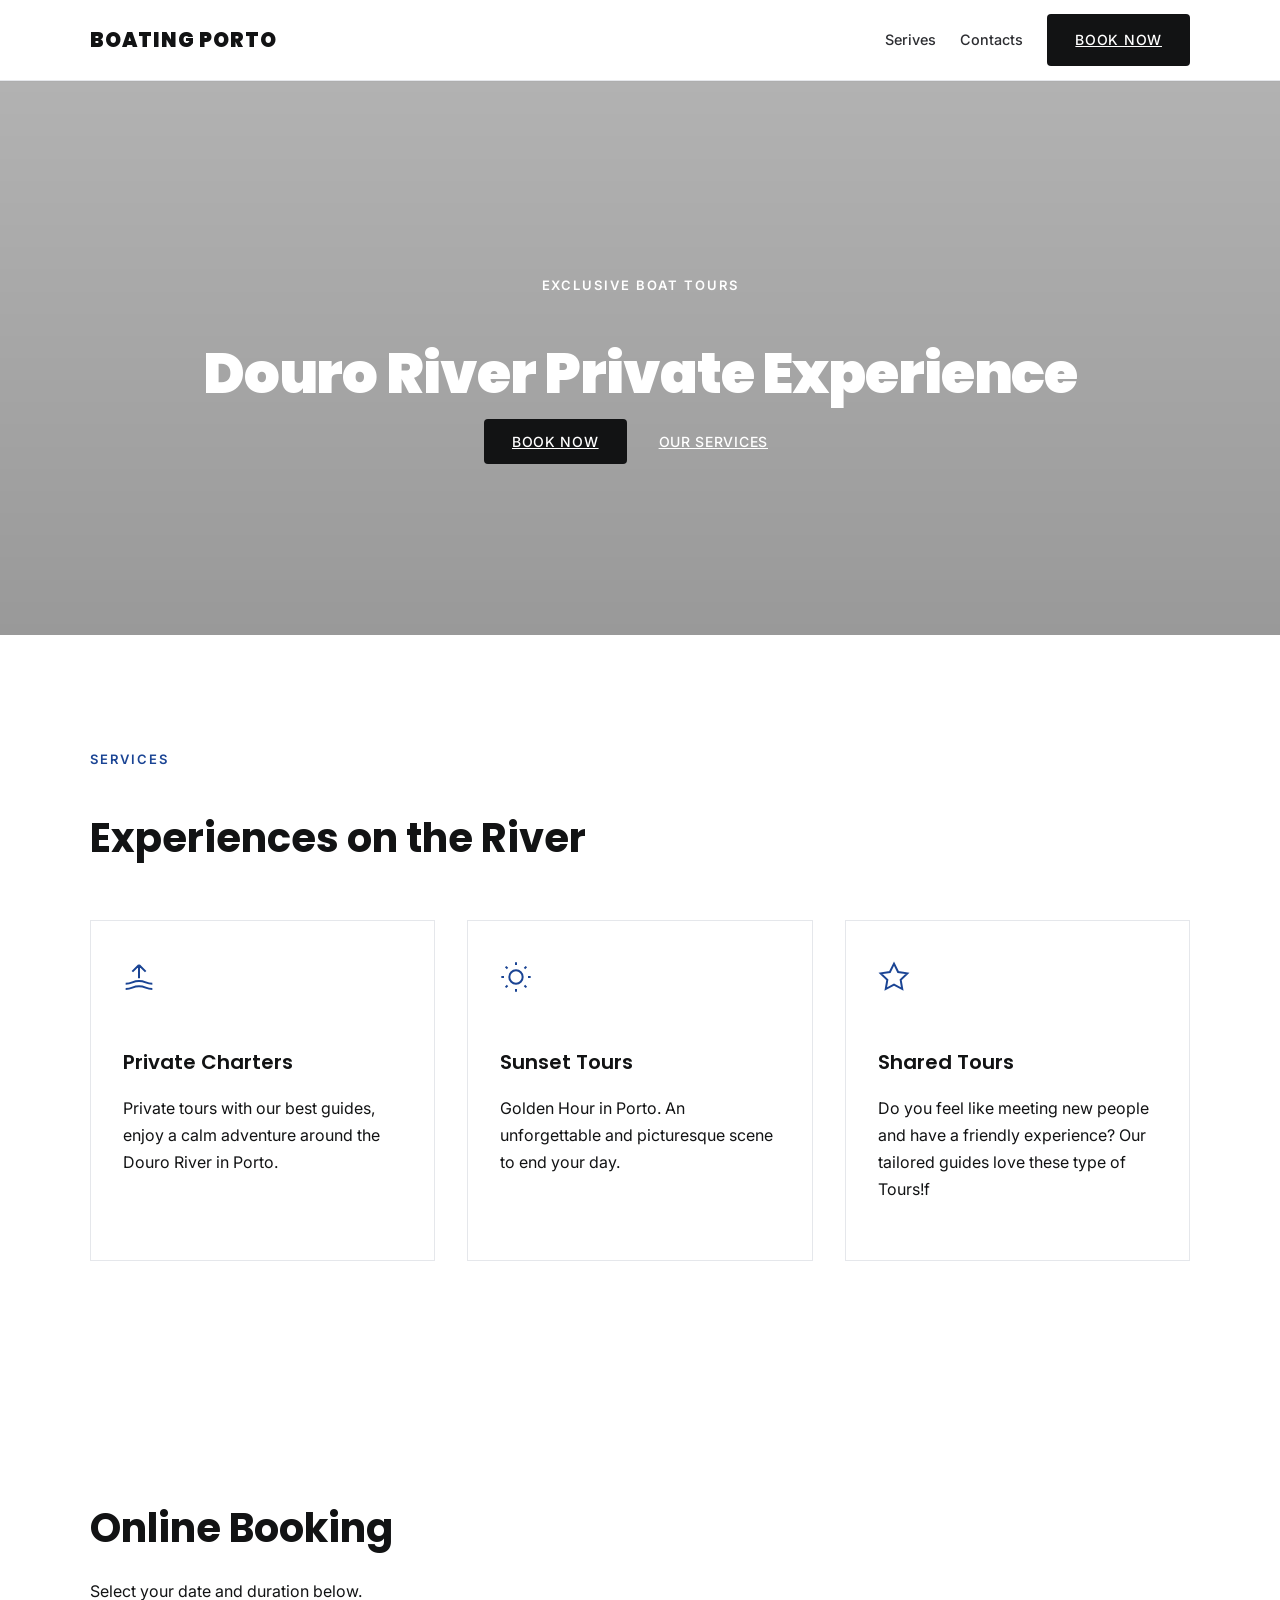
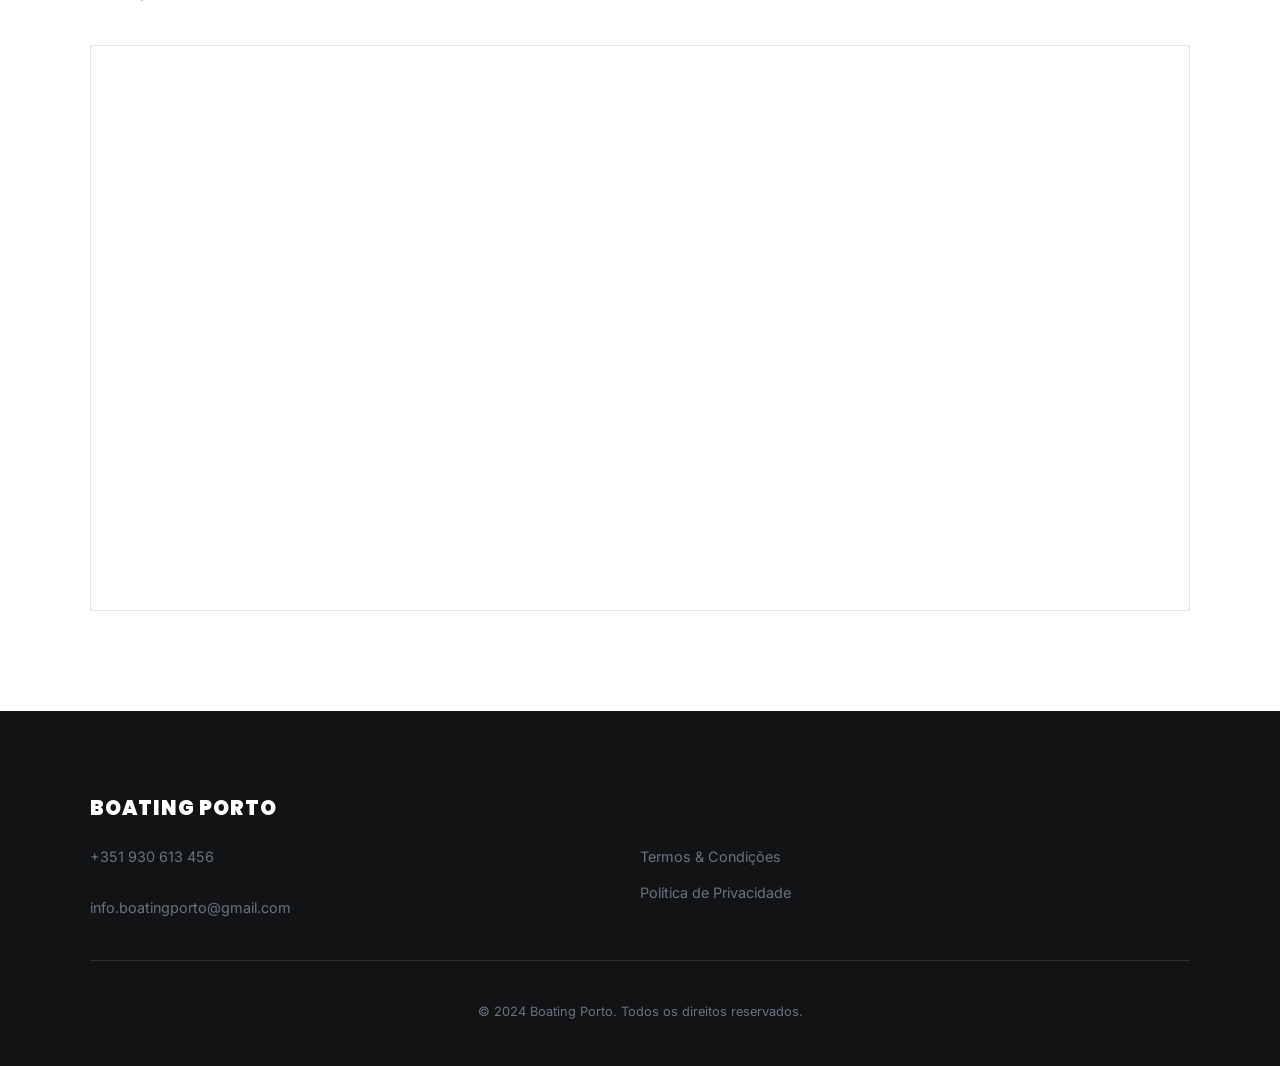
==== index.html @ a749d42d "Initial commit" ====
<!DOCTYPE html>
<html lang="pt">
<head>
    <meta charset="UTF-8">
    <meta name="viewport" content="width=device-width, initial-scale=1.0">
    <title>Boating Porto - A Sua Experiência no Douro</title>
    
    <link href="https://fonts.googleapis.com/css2?family=Poppins:wght@400;700;900&family=Roboto:wght@400;500&display=swap" rel="stylesheet">

    <link rel="stylesheet" href="style.css">

</head>
<body>
    
    <header>
        <div class="header-nav">
            <a href="/" class="logo-text">BOATING PORTO</a>
            
            <nav class="desktop-nav">
                <a href="#servicos" class="nav-link">Serives</a>
                <a href="#contactos" class="nav-link">Contacts</a>
                <a href="#reservas" class="btn btn-primary ml-20">Book Now</a>
            </nav>
            <button class="menu-toggle">☰</button>
        </div>
        <!--<nav class="mobile-menu">
            <a href="#servicos" class="nav-link">Services</a>
            <a href="#contactos" class="nav-link">Contacts</a>
            <a href="#" class="btn btn-primary">Book Now</a>
        </nav>-->
    </header>

<main>
    <section id="hero-block" class="block-hero">
        <div class="header-content">
            <p class="tagline">Exclusive Boat Tours</p>
            <h1 class="heading-xl">Douro River Private Experience</h1>
            <div class="cta-group">
                <a href="#reservas" class="btn btn-primary">Book Now</a>
                <a href="#servicos" class="btn btn-secondary" style="color: white; border-color: white;">Our Services</a>
            </div>
        </div>
    </section>

    <section id="servicos" class="block">
        <div class="text-center">
            <p class="tagline">Services</p>
            <h2 class="heading-lg">Experiences on the River</h2>
        </div>
        
        <div class="grid-layout">
            <div class="service-card">
                <svg viewBox="0 0 24 24" fill="none" stroke="currentColor" stroke-width="1.5"><path d="M2 17c5 0 5-2 10-2s5 2 10 2M2 21c5 0 5-2 10-2s5 2 10 2M12 3v10m0-10L7 8m5-5l5 5"/></svg>
                <h3 class="heading-md">Private Charters</h3>
                <p class="text-gray">Private tours with our best guides, enjoy a calm adventure around the Douro River in Porto.</p>
            </div>
            <div class="service-card">
                <svg viewBox="0 0 24 24" fill="none" stroke="currentColor" stroke-width="1.5"><circle cx="12" cy="12" r="5"/><path d="M12 1v2m0 18v2M4.22 4.22l1.42 1.42m12.72 12.72l1.42 1.42M1 12h2m18 0h2M4.22 19.78l1.42-1.42M18.36 5.64l1.42-1.42"/></svg>
                <h3 class="heading-md">Sunset Tours</h3>
                <p class="text-gray">Golden Hour in Porto. 
                    An unforgettable and picturesque scene to end your day.</p>
            </div>
            <div class="service-card">
                <svg viewBox="0 0 24 24" fill="none" stroke="currentColor" stroke-width="1.5"><path d="M12 2l3.09 6.26L22 9.27l-5 4.87 1.18 6.88L12 17.77l-6.18 3.25L7 14.14 2 9.27l6.91-1.01L12 2z"/></svg>
                <h3 class="heading-md">Shared Tours</h3>
                <p class="text-gray">Do you feel like meeting new people and have a friendly experience? Our tailored guides love these type of Tours!f</p>
            </div>
        </div>
    </section>

    <section id="reservas" class="block bg-light-gray">
        <div class="text-center">
            <h2 class="heading-lg">Online Booking</h2>
            <p class="text-gray">Select your date and duration below.</p>
        </div>
        <div class="bokun-widget-container">
            <script type="text/javascript" src="https://widgets.bokun.io/assets/javascripts/apps/build/BokunWidgetsLoader.js?bookingChannelUUID=ec400deb-618d-42d8-a310-ed71218bfeed" async></script>
            <div class="bokunWidget" data-src="https://widgets.bokun.io/online-sales/ec400deb-618d-42d8-a310-ed71218bfeed/experience/1114705"></div>
        </div>
    </section>
</main>
    
    <footer id="contactos" class="footer bg-dark text-gray">
        <div class="footer-content">
            <p class="logo-text text-light" style="color:var(--color-light)">BOATING PORTO</p>
            <div class="grid-layout columns-4">
                 <div class="footer-col">
                    <a>+351 930 613 456</p>
                    <a>info.boatingporto@gmail.com</a>
                </div>
                <div class="footer-col">
                    <a href="#" class="footer-link">Termos & Condições</a>
                    <a href="#" class="footer-link">Política de Privacidade</a>
                </div>
                </div>
            <p class="text-x-small copyright">&copy; 2024 Boating Porto. Todos os direitos reservados.</p>
        </div>
    </footer>
    
    <div class="cookie-banner">
        <div class="cookie-banner-frame">
            <p class="cookie-banner-text">
                Utilizamos cookies para melhorar a sua experiência no Douro. Ao navegar, concorda com a nossa 
                <a href="#">Política de Privacidade</a>.
            </p>
            <div class="cookie-banner-controls">
                <button id="accept-cookies" class="btn btn-primary">Aceitar</button>
            </div>
        </div>
    </div>

    <script src="script.js"></script>
</body>
</html>
---- style.css ----
@import url('https://fonts.googleapis.com/css2?family=Inter:wght@300;400;500&family=Poppins:wght@600;700;900&display=swap');

:root {
    --color-dark: #121314;
    --color-gray-dark: #2d2e32;
    --color-gray: #6b7280;
    --color-gray-border: #e5e7eb;
    --color-light-gray: #f9fafb;
    --color-light: #ffffff;
    --color-primary: #1a4494; /* Azul náutico clássico */
    
    --font-heading: 'Poppins', sans-serif;
    --font-body: 'Inter', sans-serif;
    
    --content-width: 1100px;
    --border-radius: 4px; /* Border radius mais sutil é mais elegante */
    --section-padding: 100px 24px;
}

body { 
    margin: 0; 
    padding: 0; 
    background-color: var(--color-light); 
    font-family: var(--font-body); 
    color: var(--color-dark); 
    line-height: 1.7; /* Spacing de texto melhorado */
    -webkit-font-smoothing: antialiased;
}

/* Typography Refresh */
.heading-xl { font-size: 3.5rem; font-weight: 900; line-height: 1.1; margin-bottom: 24px; font-family: var(--font-heading); letter-spacing: -0.02em; }
.heading-lg { font-size: 2.5rem; font-weight: 700; margin-bottom: 16px; font-family: var(--font-heading); }
.heading-md { font-size: 1.25rem; font-weight: 600; margin-bottom: 12px; font-family: var(--font-heading); }
.tagline { font-size: 13px; font-weight: 600; color: var(--color-primary); text-transform: uppercase; letter-spacing: 0.15em; margin-bottom: 16px; }

/* Sections */
.block { max-width: var(--content-width); margin: 0 auto; padding: var(--section-padding); }

.block-hero {
    background: linear-gradient(rgba(0,0,0,0.3), rgba(0,0,0,0.4)), 
                url('https://images.unsplash.com/photo-1555881400-74d7acaacd8b?auto=format&fit=crop&q=80&w=1920');
    background-size: cover;
    background-position: center;
    padding: 180px 24px;
    color: white;
    text-align: center;
}

.block-hero .heading-xl, .block-hero .tagline { color: white; }


header {
    background-color: var(--color-light);
    border-bottom: 1px solid var(--color-gray-border);
    position: sticky;
    top: 0;
    z-index: 1000;
    height: 80px;
    display: flex;
    align-items: center;
}

.header-nav {
    display: flex;
    justify-content: space-between;
    align-items: center;
    width: 100%;
    max-width: var(--content-width);
    margin: 0 auto;
    padding: 0 24px;
}

.logo-text {
    font-family: var(--font-heading);
    font-weight: 900;
    font-size: 1.25rem;
    color: var(--color-dark);
    text-decoration: none;
    letter-spacing: 1px;
}

.desktop-nav {
    display: flex;
    align-items: center;
    gap: 24px;
}

.nav-link {
    text-decoration: none;
    color: var(--color-gray-dark);
    font-weight: 500;
    font-size: 0.9rem;
    transition: color 0.3s ease;
}

.nav-link:hover {
    color: var(--color-primary);
}

.menu-toggle {
    display: none; /* Escondido no desktop */
    background: none;
    border: none;
    font-size: 1.5rem;
    cursor: pointer;
}

.footer {
    background-color: var(--color-dark);
    color: var(--color-light);
    padding: 60px 24px 30px;
}

.footer-content {
    max-width: var(--content-width);
    margin: 0 auto;
}

.footer .grid-layout {
    margin-top: 0;
    margin-bottom: 40px;
    grid-template-columns: 2fr 1fr 1fr; /* Coluna do logo maior */
    border-bottom: 1px solid var(--color-gray-dark);
    padding-bottom: 40px;
}

.footer-col {
    display: flex;
    flex-direction: column;
    gap: 12px;
}

.footer-col a {
    color: var(--color-gray);
    text-decoration: none;
    font-size: 0.9rem;
    transition: color 0.3s ease;
}

.footer-col a:hover {
    color: var(--color-light);
}

.copyright {
    text-align: center;
    font-size: 0.8rem;
    color: var(--color-gray);
    margin-top: 20px;
}

/* --- COOKIE BANNER --- */
.cookie-banner {
    position: fixed;
    bottom: 24px;
    left: 24px;
    right: 24px;
    background: #ffffff;
    border: 1px solid var(--color-gray-border);
    border-radius: 12px;
    box-shadow: 0 12px 40px rgba(0,0,0,0.12);
    z-index: 9999;
    padding: 24px;
    display: none; /* Controlado pelo JS */
    opacity: 0;
    transform: translateY(20px);
    transition: all 0.4s cubic-bezier(0.165, 0.84, 0.44, 1);
}

.cookie-banner.active {
    display: block;
    opacity: 1;
    transform: translateY(0);
}

.cookie-banner-frame {
    max-width: var(--content-width);
    margin: 0 auto;
    display: flex;
    align-items: center;
    justify-content: space-between;
    gap: 32px;
}

.cookie-banner-text {
    font-size: 14px;
    color: var(--color-gray-dark);
    line-height: 1.5;
}

.cookie-banner-text a {
    color: var(--color-primary);
    text-decoration: underline;
}

.cookie-banner-controls {
    display: flex;
    gap: 12px;
    white-space: nowrap;
}

/* Bokun Integration Clean */
.bokun-widget-container {
    background: var(--color-light);
    border: 1px solid var(--color-gray-border);
    padding: 32px;
    margin-top: 40px;
    min-height: 500px;
}

/* Service Cards with Icons instead of Emojis */
.grid-layout { display: grid; grid-gap: 32px; grid-template-columns: repeat(3, 1fr); margin-top: 48px; }

.service-card { 
    padding: 40px 32px;
    border: 1px solid var(--color-gray-border);
    transition: all 0.3s ease;
}

.service-card svg {
    width: 32px;
    height: 32px;
    margin-bottom: 24px;
    stroke: var(--color-primary);
}

.service-card:hover { border-color: var(--color-dark); transform: translateY(-4px); }

/* Buttons */
.btn {
    padding: 14px 28px;
    font-size: 14px;
    font-weight: 500;
    text-transform: uppercase;
    letter-spacing: 0.05em;
    border-radius: var(--border-radius);
    transition: 0.2s;
}

.btn-primary { background: var(--color-dark); color: white; border: none; }
.btn-primary:hover { background: var(--color-primary); }

@media (max-width: 768px) {
    .grid-layout { grid-template-columns: 1fr; }
    .heading-xl { font-size: 2.5rem; }
    .block { padding: 60px 24px; }
    .cookie-banner-frame {
        flex-direction: column;
        text-align: center;
    }
    .cookie-banner {
        bottom: 12px;
        left: 12px;
        right: 12px;
        padding: 20px;
    }
}

@media (max-width: 850px) {
    .menu-toggle { display: block; }
    .desktop-nav { display: none; }
    
    .footer .grid-layout {
        grid-template-columns: 1fr;
        text-align: center;
    }
    
    .cookie-banner-frame {
        flex-direction: column;
        text-align: center;
    }
}
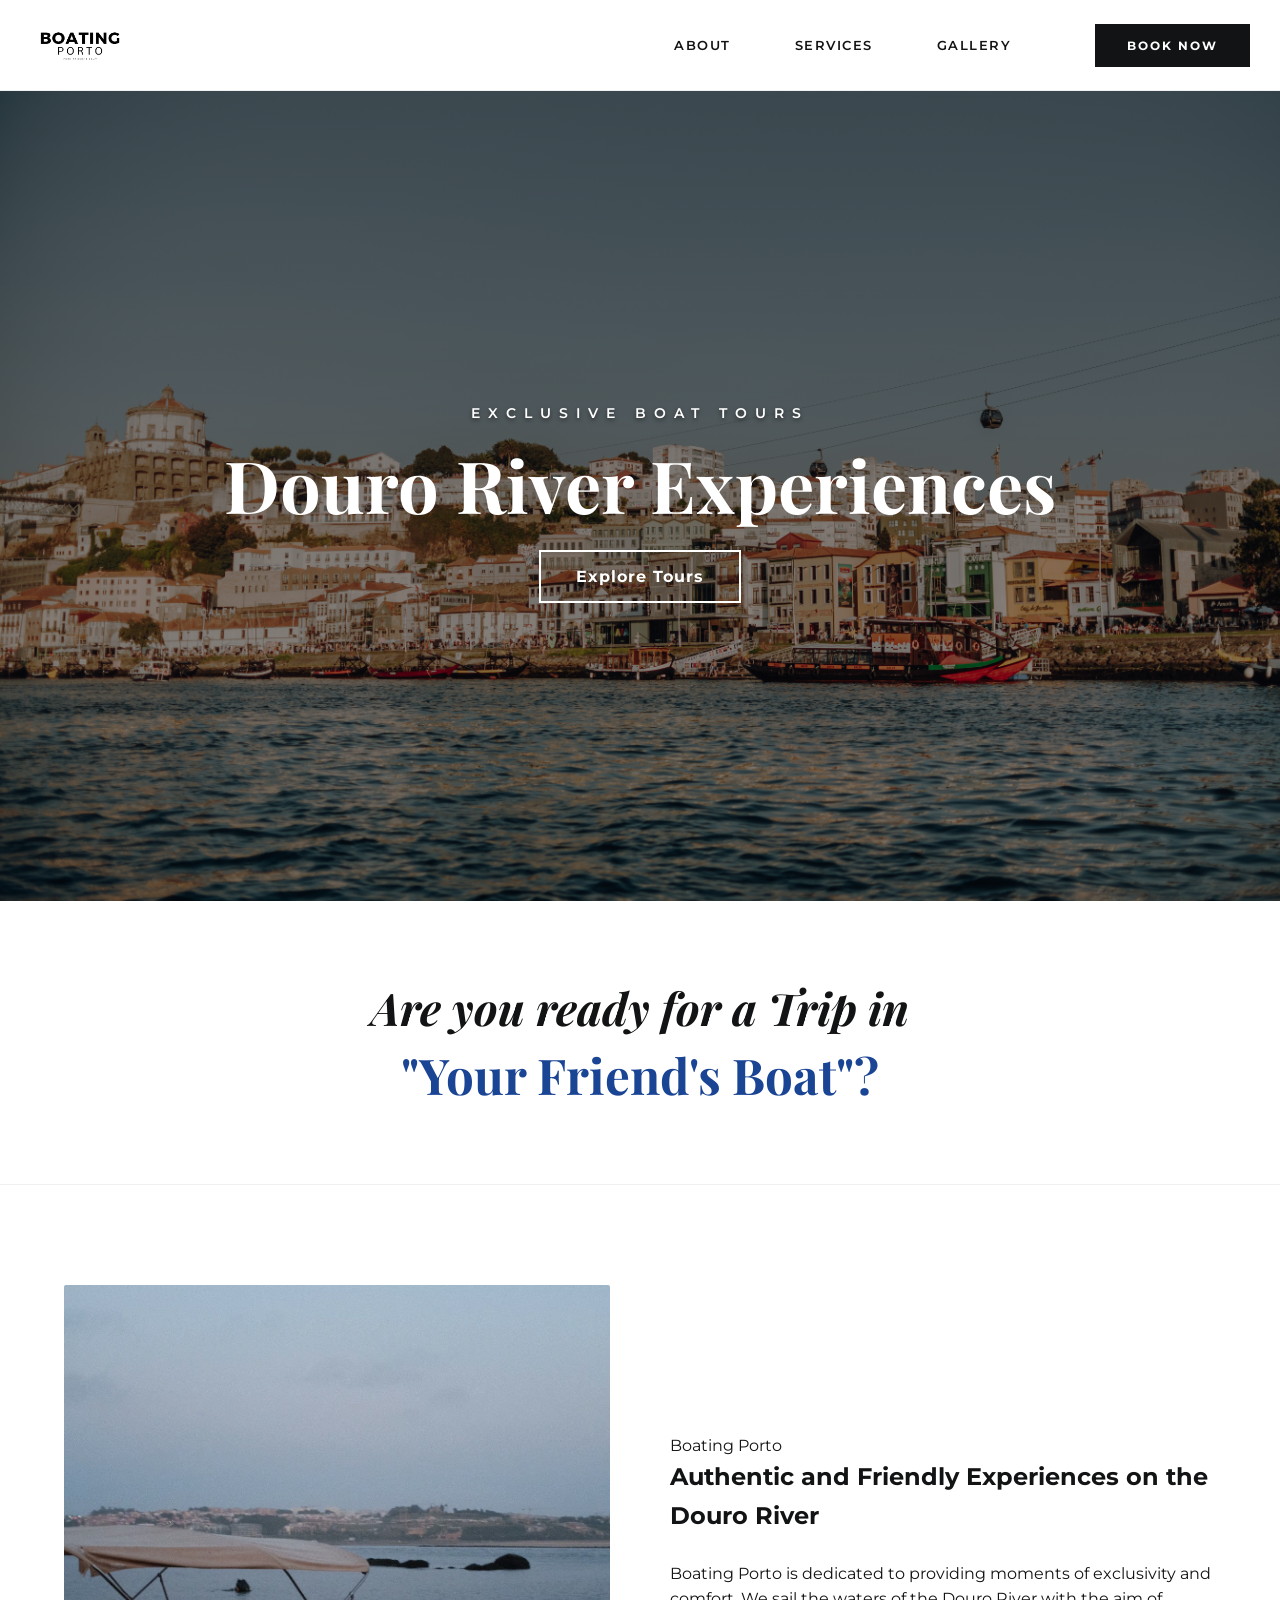
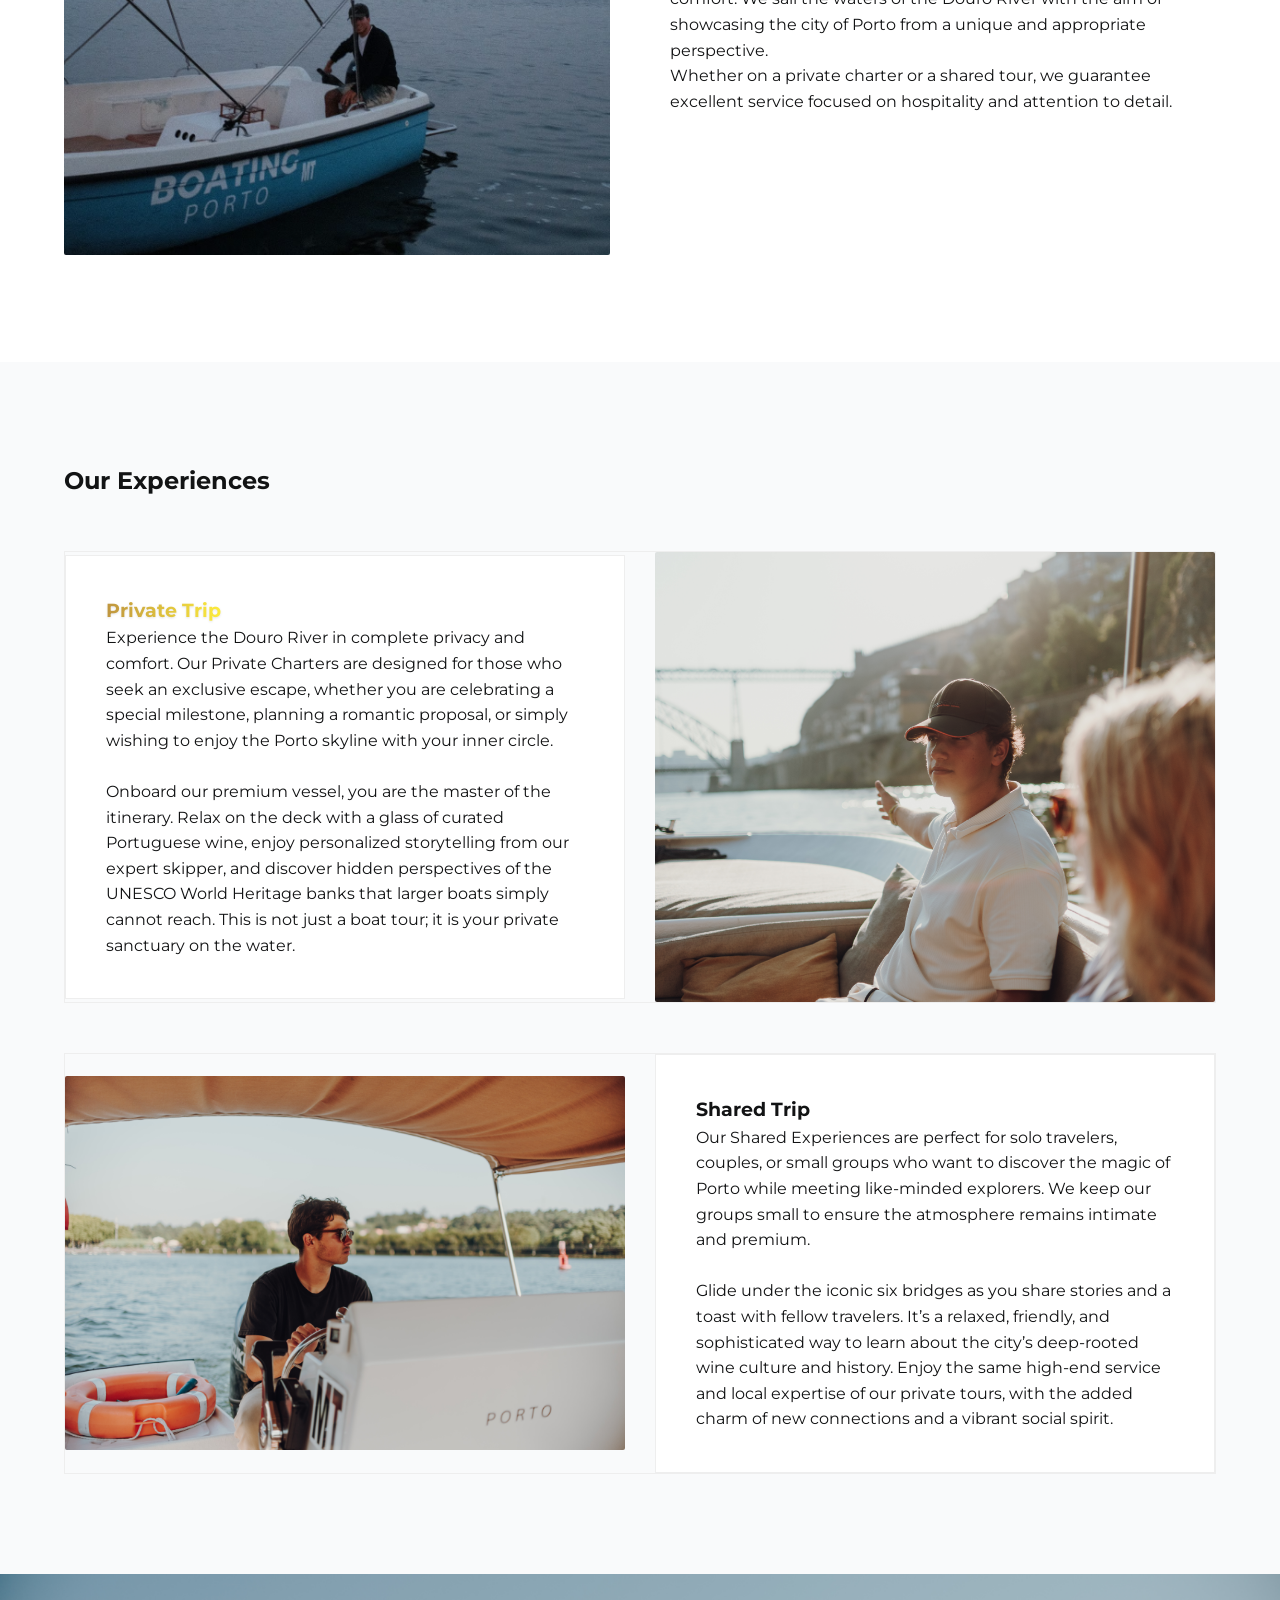
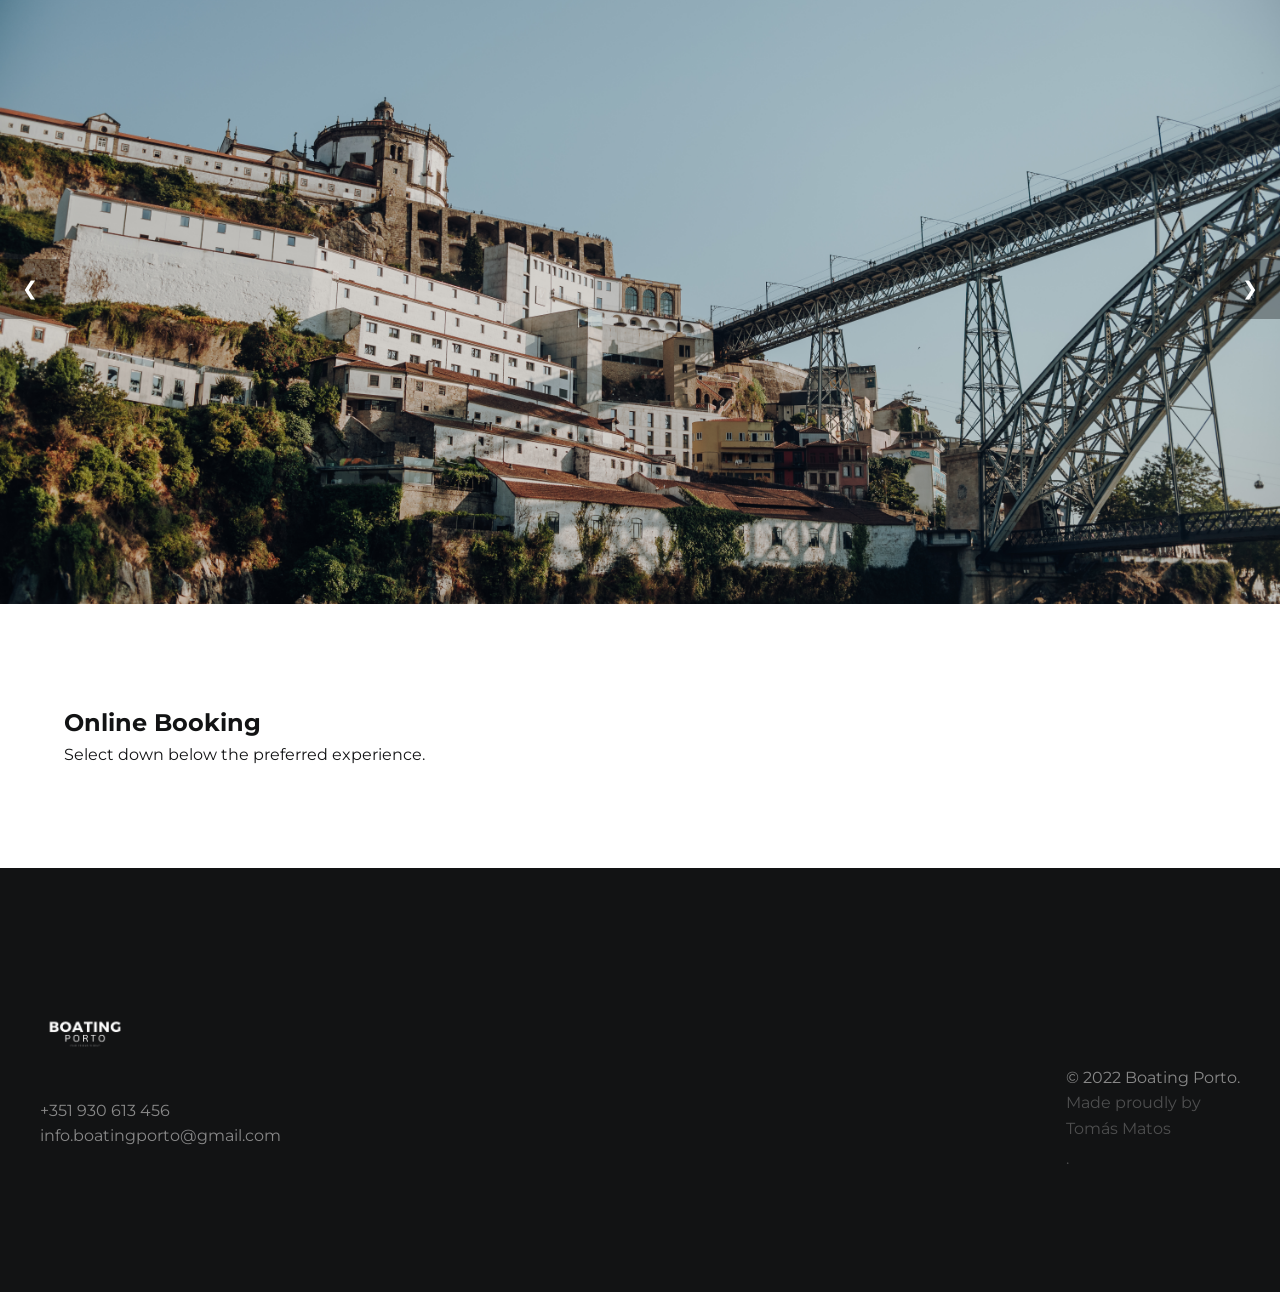
==== commit 4088dfa8: "everything" ====
--- a/index.html
+++ b/index.html
@@ -1,114 +1,172 @@
 <!DOCTYPE html>
 <html lang="pt">
+
 <head>
     <meta charset="UTF-8">
     <meta name="viewport" content="width=device-width, initial-scale=1.0">
-    <title>Boating Porto - A Sua Experiência no Douro</title>
-    
-    <link href="https://fonts.googleapis.com/css2?family=Poppins:wght@400;700;900&family=Roboto:wght@400;500&display=swap" rel="stylesheet">
+    <title>Boating Porto | Douro River Experiences</title>
+    <link rel="shortcut icon" href="imgs/favicon_BP.png" type="image/x-icon">
+    <link
+        href="https://fonts.googleapis.com/css2?family=Montserrat:wght@300;400;600;700&family=Playfair+Display:wght@700;900&display=swap"
+        rel="stylesheet">
+    <link rel="stylesheet" href="style.css">
+</head>
 
-    <link rel="stylesheet" href="style.css">
+<body>
 
-</head>
-<body>
-    
     <header>
         <div class="header-nav">
-            <a href="/" class="logo-text">BOATING PORTO</a>
-            
+            <a href="#" class="logo-link">
+                <img src="imgs/design-sem-nome_BP.png" alt="Logo Boating Porto" class="header-logo">
+            </a>
+        
             <nav class="desktop-nav">
-                <a href="#servicos" class="nav-link">Serives</a>
-                <a href="#contactos" class="nav-link">Contacts</a>
-                <a href="#reservas" class="btn btn-primary ml-20">Book Now</a>
+                <a href="#sobre" class="nav-link">About</a>
+                <a href="#servicos" class="nav-link">Services</a>
+                <a href="#galeria" class="nav-link">Gallery</a>        
+                <script type="text/javascript"
+                    src="https://widgets.bokun.io/assets/javascripts/apps/build/BokunWidgetsLoader.js?bookingChannelUUID=ec400deb-618d-42d8-a310-ed71218bfeed"
+                    async></script>
+                <button class="bokunButton btn-modern-reserva" id="bokun_1dfa58c0_b277_4401_ba94_eec7e661d70e">BOOK NOW</button>
             </nav>
-            <button class="menu-toggle">☰</button>
+            <button class="menu-toggle" aria-label="Abrir Menu">☰</button>
         </div>
-        <!--<nav class="mobile-menu">
-            <a href="#servicos" class="nav-link">Services</a>
-            <a href="#contactos" class="nav-link">Contacts</a>
-            <a href="#" class="btn btn-primary">Book Now</a>
-        </nav>-->
     </header>
 
-<main>
-    <section id="hero-block" class="block-hero">
-        <div class="header-content">
-            <p class="tagline">Exclusive Boat Tours</p>
-            <h1 class="heading-xl">Douro River Private Experience</h1>
-            <div class="cta-group">
-                <a href="#reservas" class="btn btn-primary">Book Now</a>
-                <a href="#servicos" class="btn btn-secondary" style="color: white; border-color: white;">Our Services</a>
+    <main>
+        <section id="hero-block" class="block-hero">
+            <div class="header-content">
+                <p class="tagline-hero">Exclusive Boat Tours</p>
+                <h1 class="heading-xl">Douro River Experiences</h1>
+                <div class="cta-group">
+                    <a href="#reservas" class="btn-hero-primary">Explore Tours</a>
+                </div>
             </div>
-        </div>
-    </section>
+        </section>
 
-    <section id="servicos" class="block">
-        <div class="text-center">
-            <p class="tagline">Services</p>
-            <h2 class="heading-lg">Experiences on the River</h2>
-        </div>
+        <section class="block-bridge">
+            <div class="container-narrow">
+                <h2 class="bridge-text">Are you ready for a Trip in <span class="highlight-boat">"Your Friend's Boat"?</span></h2>
+            </div>
+        </section>
+
+        <section id="sobre" class="block grid-about">
+            <div class="about-image">
+                <img src="imgs/Jonas_BP.JPG" alt="CEO & Founder Jonatas" class="img-full">
+            </div>
+            <div class="about-text">
+                <span class="tagline">Boating Porto</span>
+                <h2 class="heading-lg">Authentic and Friendly Experiences on the Douro River</h2><br>   
+                <p>Boating Porto is dedicated to providing moments of exclusivity and comfort. We sail the waters of the Douro River with
+                the aim of showcasing the city of Porto from a unique and appropriate perspective.</p>
+                <p>Whether on a private charter or a shared tour, we guarantee excellent service focused on hospitality and attention to
+                detail.</p>
+            </div>
+        </section>
+
+        <section id="servicos" class="block bg-light">
+            <div class="text-center">
+                <h2 class="heading-lg">Our Experiences</h2>
+            </div>
+            <div class="grid-services vertical-center">
+                <div class="service-item">
+                    <h3 class="heading-md gold-text">Private Trip</h3>
+                    <!--<p><strong>Tailored Just for You</strong></p><br>-->
+                    <p>Experience the Douro River in complete privacy and comfort. Our Private Charters are designed for those who seek an
+                    exclusive escape, whether you are celebrating a special milestone, planning a romantic proposal, or simply wishing to
+                    enjoy the Porto skyline with your inner circle.</p><br>
+                    <p>Onboard our premium vessel, you are the master of the itinerary. Relax on the deck with a glass of curated Portuguese
+                    wine, enjoy personalized storytelling from our expert skipper, and discover hidden perspectives of the UNESCO World
+                    Heritage banks that larger boats simply cannot reach. This is not just a boat tour; it is your private sanctuary on the
+                    water.</p>
+                </div>
+                <div class="service-image-container">
+                    <img src="imgs/Douro10-GuidePointing.jpg" alt="Guide Pointing" class="img-full centered-img">
+                </div>
+            </div>
         
-        <div class="grid-layout">
-            <div class="service-card">
-                <svg viewBox="0 0 24 24" fill="none" stroke="currentColor" stroke-width="1.5"><path d="M2 17c5 0 5-2 10-2s5 2 10 2M2 21c5 0 5-2 10-2s5 2 10 2M12 3v10m0-10L7 8m5-5l5 5"/></svg>
-                <h3 class="heading-md">Private Charters</h3>
-                <p class="text-gray">Private tours with our best guides, enjoy a calm adventure around the Douro River in Porto.</p>
+            <div class="grid-services vertical-center">
+                <div class="service-image-container">
+                    <img src="imgs/Douro1-GuideLookingAway.jpg" alt="Guide Looking Away" class="img-full centered-img">
+                </div>
+                <div class="service-item">
+                    <h3 class="heading-md">Shared Trip</h3>
+                    <!--<p><strong>Modern Sailing, Socially Inspired</strong></p><br>-->
+                    <p>Our Shared Experiences are perfect for solo travelers, couples, or small groups who want to discover the magic of Porto
+                    while meeting like-minded explorers. We keep our groups small to ensure the atmosphere remains intimate and
+                    premium.</p><br>
+                    <p>Glide under the iconic six bridges as you share stories and a toast with fellow travelers. It’s a relaxed, friendly, and
+                    sophisticated way to learn about the city’s deep-rooted wine culture and history. Enjoy the same high-end service and
+                    local expertise of our private tours, with the added charm of new connections and a vibrant social spirit.</p>
+                </div>
             </div>
-            <div class="service-card">
-                <svg viewBox="0 0 24 24" fill="none" stroke="currentColor" stroke-width="1.5"><circle cx="12" cy="12" r="5"/><path d="M12 1v2m0 18v2M4.22 4.22l1.42 1.42m12.72 12.72l1.42 1.42M1 12h2m18 0h2M4.22 19.78l1.42-1.42M18.36 5.64l1.42-1.42"/></svg>
-                <h3 class="heading-md">Sunset Tours</h3>
-                <p class="text-gray">Golden Hour in Porto. 
-                    An unforgettable and picturesque scene to end your day.</p>
+        </section>
+        <section id="galeria" class="galeria-section">
+            <div class="carousel-container">
+                <div class="carousel-track">
+                    <div class="carousel-slide">
+                        <img src="imgs/Douro15-SerraDoPilar.jpg"
+                            alt="Serra do Pilar">
+                    </div>
+                    <div class="carousel-slide">
+                        <img src="imgs/Douro26-CupHolder_BP.jpg"
+                            alt="Douro Boat Tour, Cup Holder">
+                    </div>
+                    <div class="carousel-slide">
+                        <img src="imgs/Douro20-Ribeira.jpg"
+                            alt="Ribeira Porto">
+                    </div>
+                    <div class="carousel-slide">
+                        <img src="imgs/Douro52-CoupleBow.jpg" alt="Couple at Bow">
+                    </div>
+                    <div class="carousel-slide">
+                        <img src="imgs/Douro22-CaisDeGaia.jpg" alt="Cais de Gaia">
+                    </div>
+                </div>
+                <button class="carousel-btn prev">❮</button>
+                <button class="carousel-btn next">❯</button>
             </div>
-            <div class="service-card">
-                <svg viewBox="0 0 24 24" fill="none" stroke="currentColor" stroke-width="1.5"><path d="M12 2l3.09 6.26L22 9.27l-5 4.87 1.18 6.88L12 17.77l-6.18 3.25L7 14.14 2 9.27l6.91-1.01L12 2z"/></svg>
-                <h3 class="heading-md">Shared Tours</h3>
-                <p class="text-gray">Do you feel like meeting new people and have a friendly experience? Our tailored guides love these type of Tours!f</p>
+        </section>
+
+        <section id="reservas" class="block">
+            <div class="text-center">
+                <h2 class="heading-lg">Online Booking</h2>
+                <p>Select down below the preferred experience.</p>
             </div>
-        </div>
-    </section>
+            <div class="bokun-container">
+                <div class="bokunWidget"
+                    data-src="https://widgets.bokun.io/online-sales/ec400deb-618d-42d8-a310-ed71218bfeed/product-list/99844">
+                </div>
+            </div>
+        </section>
+    </main>
 
-    <section id="reservas" class="block bg-light-gray">
-        <div class="text-center">
-            <h2 class="heading-lg">Online Booking</h2>
-            <p class="text-gray">Select your date and duration below.</p>
-        </div>
-        <div class="bokun-widget-container">
-            <script type="text/javascript" src="https://widgets.bokun.io/assets/javascripts/apps/build/BokunWidgetsLoader.js?bookingChannelUUID=ec400deb-618d-42d8-a310-ed71218bfeed" async></script>
-            <div class="bokunWidget" data-src="https://widgets.bokun.io/online-sales/ec400deb-618d-42d8-a310-ed71218bfeed/experience/1114705"></div>
-        </div>
-    </section>
-</main>
-    
-    <footer id="contactos" class="footer bg-dark text-gray">
-        <div class="footer-content">
-            <p class="logo-text text-light" style="color:var(--color-light)">BOATING PORTO</p>
-            <div class="grid-layout columns-4">
-                 <div class="footer-col">
-                    <a>+351 930 613 456</p>
-                    <a>info.boatingporto@gmail.com</a>
+    <footer id="contactos" class="footer">
+        <footer id="contactos" class="footer">
+            <div class="footer-content">
+                <div class="footer-info">
+                    <img src="imgs/design-sem-nome_BP.png" alt="Boating Porto Logo" class="footer-logo">
+                    <p>+351 930 613 456</p>
+                    <p>info.boatingporto@gmail.com</p>
                 </div>
-                <div class="footer-col">
-                    <a href="#" class="footer-link">Termos & Condições</a>
-                    <a href="#" class="footer-link">Política de Privacidade</a>
+                <div class="footer-legal">
+                    <p>&nbsp;</p>
+                    <p>&nbsp;</p>
+                    <p>&nbsp;</p>
+                    <p class="copy">&copy; 2022 Boating Porto.</p>
+                    <p style="opacity: 50%;">Made proudly by <a class="author-footer" href="https://github.com/6kz/">Tomás
+                            Matos</a>.</p>
                 </div>
-                </div>
-            <p class="text-x-small copyright">&copy; 2024 Boating Porto. Todos os direitos reservados.</p>
-        </div>
+            </div>
+        </footer>
     </footer>
-    
-    <div class="cookie-banner">
-        <div class="cookie-banner-frame">
-            <p class="cookie-banner-text">
-                Utilizamos cookies para melhorar a sua experiência no Douro. Ao navegar, concorda com a nossa 
-                <a href="#">Política de Privacidade</a>.
-            </p>
-            <div class="cookie-banner-controls">
-                <button id="accept-cookies" class="btn btn-primary">Aceitar</button>
-            </div>
-        </div>
-    </div>
+
+    <!--<div class="cookie-banner" id="cookieBanner">
+        <p>Utilizamos cookies para melhorar a sua experiência. Ao navegar, aceita a nossa política.</p>
+        <button id="acceptCookies" class="btn-cookie">Aceitar</button>
+    </div>-->
 
     <script src="script.js"></script>
 </body>
+
 </html>
--- a/style.css
+++ b/style.css
@@ -1,271 +1,589 @@
-@import url('https://fonts.googleapis.com/css2?family=Inter:wght@300;400;500&family=Poppins:wght@600;700;900&display=swap');
-
-:root {
-    --color-dark: #121314;
-    --color-gray-dark: #2d2e32;
-    --color-gray: #6b7280;
-    --color-gray-border: #e5e7eb;
-    --color-light-gray: #f9fafb;
-    --color-light: #ffffff;
-    --color-primary: #1a4494; /* Azul náutico clássico */
-    
-    --font-heading: 'Poppins', sans-serif;
-    --font-body: 'Inter', sans-serif;
-    
-    --content-width: 1100px;
-    --border-radius: 4px; /* Border radius mais sutil é mais elegante */
-    --section-padding: 100px 24px;
-}
-
-body { 
-    margin: 0; 
-    padding: 0; 
-    background-color: var(--color-light); 
-    font-family: var(--font-body); 
-    color: var(--color-dark); 
-    line-height: 1.7; /* Spacing de texto melhorado */
-    -webkit-font-smoothing: antialiased;
-}
-
-/* Typography Refresh */
-.heading-xl { font-size: 3.5rem; font-weight: 900; line-height: 1.1; margin-bottom: 24px; font-family: var(--font-heading); letter-spacing: -0.02em; }
-.heading-lg { font-size: 2.5rem; font-weight: 700; margin-bottom: 16px; font-family: var(--font-heading); }
-.heading-md { font-size: 1.25rem; font-weight: 600; margin-bottom: 12px; font-family: var(--font-heading); }
-.tagline { font-size: 13px; font-weight: 600; color: var(--color-primary); text-transform: uppercase; letter-spacing: 0.15em; margin-bottom: 16px; }
-
-/* Sections */
-.block { max-width: var(--content-width); margin: 0 auto; padding: var(--section-padding); }
-
-.block-hero {
-    background: linear-gradient(rgba(0,0,0,0.3), rgba(0,0,0,0.4)), 
-                url('https://images.unsplash.com/photo-1555881400-74d7acaacd8b?auto=format&fit=crop&q=80&w=1920');
-    background-size: cover;
-    background-position: center;
-    padding: 180px 24px;
-    color: white;
-    text-align: center;
-}
-
-.block-hero .heading-xl, .block-hero .tagline { color: white; }
-
-
+* {
+    margin: 0;
+    padding: 0;
+    box-sizing: border-box;
+}
+
+body {
+    font-family: var(--font-body);
+    color: var(--color-dark);
+    line-height: 1.6;
+}
+
+/* Header & Logo */
 header {
-    background-color: var(--color-light);
-    border-bottom: 1px solid var(--color-gray-border);
+    background: var(--color-white);
     position: sticky;
     top: 0;
     z-index: 1000;
-    height: 80px;
-    display: flex;
-    align-items: center;
-}
-
-.header-nav {
-    display: flex;
-    justify-content: space-between;
-    align-items: center;
-    width: 100%;
-    max-width: var(--content-width);
-    margin: 0 auto;
-    padding: 0 24px;
-}
+    border-bottom: 1px solid #eee;
+}
+
+.header-logo {
+    height: 100px;
+    width: auto;
+    display: block;
+    filter: brightness(0);
+    transition: var(--transition);
+}
+
+.logo-link {
+    display: flex;
+    align-items: center;
+    text-decoration: none;
+}
+
 
 .logo-text {
     font-family: var(--font-heading);
     font-weight: 900;
-    font-size: 1.25rem;
-    color: var(--color-dark);
-    text-decoration: none;
+    font-size: 1.4rem;
+    text-decoration: none;
+    color: var(--color-dark);
     letter-spacing: 1px;
 }
 
-.desktop-nav {
-    display: flex;
-    align-items: center;
-    gap: 24px;
-}
-
-.nav-link {
-    text-decoration: none;
-    color: var(--color-gray-dark);
-    font-weight: 500;
+/* Botão de Reserva Moderno */
+.btn-modern-reserva {
+    background: var(--color-dark) !important;
+    color: var(--color-white) !important;
+    border: none !important;
+    padding: 12px 24px !important;
+    font-family: var(--font-body) !important;
+    font-size: 0.8rem !important;
+    font-weight: 700 !important;
+    letter-spacing: 1.5px !important;
+    cursor: pointer !important;
+    transition: all 0.3s ease !important;
+}
+
+.btn-modern-reserva:hover {
+    background: var(--color-primary) !important;
+    transform: translateY(-2px);
+}
+
+/* Hero Section com Legibilidade Melhorada */
+.block-hero {
+    height: 85vh;
+    background: linear-gradient(to bottom, rgba(0, 0, 0, 0.5), rgba(0, 0, 0, 0.2)), "imgs/Douro12-PonteDJoaoI";
+    background-size: cover;
+    background-position: center;
+    display: flex;
+    align-items: center;
+    justify-content: center;
+    text-align: center;
+    color: var(--color-white);
+}
+
+.tagline-hero {
     font-size: 0.9rem;
-    transition: color 0.3s ease;
-}
-
-.nav-link:hover {
+    text-transform: uppercase;
+    letter-spacing: 4px;
+    font-weight: 600;
+    margin-bottom: 15px;
+    text-shadow: 0 2px 4px rgba(0, 0, 0, 0.5);
+    /* Melhora visibilidade */
+}
+
+.heading-xl {
+    font-family: var(--font-heading);
+    font-size: clamp(2.5rem, 6vw, 4.5rem);
+    line-height: 1.1;
+    margin-bottom: 30px;
+}
+
+.btn-hero-primary {
+    text-decoration: none;
+    color: var(--color-white);
+    border: 2px solid var(--color-white);
+    padding: 15px 35px;
+    font-weight: 700;
+    letter-spacing: 1px;
+    transition: all 0.3s;
+}
+
+.btn-hero-primary:hover {
+    background: var(--color-white);
+    color: var(--color-dark);
+}
+
+/* Seções e Grid */
+.block {
+    padding: 100px 20px;
+    max-width: 1200px;
+    margin: 0 auto;
+}
+
+.bg-light {
+    background: #f9fafb;
+    max-width: 100%;
+}
+
+.grid-about {
+    display: grid;
+    grid-template-columns: 1fr 1fr;
+    gap: 60px;
+    align-items: center;
+}
+
+.img-full {
+    width: 100%;
+    border-radius: 2px;
+}
+
+.grid-services {
+    display: grid;
+    grid-template-columns: repeat(2, 1fr);
+    gap: 30px;
+    margin-top: 50px;
+}
+
+.service-item {
+    padding: 40px;
+    border: 1px solid #eee;
+    background: var(--color-white);
+}
+
+.gold-text {
+    background: linear-gradient(to right, #bf953f, #ffef3d, #b38728, #ffef3d, #aa771c);
+    -webkit-background-clip: text;
+    -webkit-text-fill-color: transparent;
+    filter: drop-shadow(0px 1px 1px rgba(0, 0, 0, 0.1));
+    font-weight: 700;
+}
+
+.grid-services.vertical-center {
+    display: grid;
+    grid-template-columns: repeat(2, 1fr);
+    gap: 30px;
+    margin-top: 50px;
+    align-items: center;
+}
+
+.service-image-container {
+    display: flex;
+    justify-content: center;
+    align-items: center;
+    height: 100%;
+}
+
+.centered-img {
+    display: block;
+    max-height: 450px;
+    object-fit: cover;
+    width: 100%;
+}
+
+/* --- BRIDGE SECTION STYLE --- */
+.block-bridge {
+    padding: 80px 20px;
+    background-color: var(--color-white);
+    text-align: center;
+    border-bottom: 1px solid #f0f0f0;
+}
+
+.container-narrow {
+    max-width: 800px;
+    margin: 0 auto;
+}
+
+.bridge-text {
+    font-family: var(--font-heading);
+    font-size: clamp(1.8rem, 4vw, 2.8rem);
+    /* Escala conforme o ecrã */
+    font-weight: 700;
+    color: var(--color-dark);
+    line-height: 1.2;
+    font-style: italic;
+    /* Dá um toque mais pessoal à citação */
+}
+
+.highlight-boat {
+    display: block;
+    /* Força a quebra de linha para maior impacto visual */
+    margin-top: 10px;
+    font-style: normal;
     color: var(--color-primary);
-}
-
+    /* Azul náutico */
+    font-size: 1.1em;
+}
+
+
+/* Footer */
+.footer {
+    background: var(--color-dark);
+    color: #888;
+    padding: 60px 20px;
+}
+
+.footer-content {
+    max-width: 1200px;
+    margin: 0 auto;
+    display: flex;
+    justify-content: space-between;
+}
+
+.footer-info .logo-text {
+    color: var(--color-white);
+    display: block;
+    margin-bottom: 15px;
+}
+
+.footer-legal a {
+    color: #888;
+    text-decoration: none;
+    display: block;
+    margin-bottom: 5px;
+}
+
+.footer-logo {
+    height: 90px;
+    width: auto;
+    margin-bottom: 20px;
+    display: block;
+}
+
+.footer-info {
+    display: flex;
+    flex-direction: column;
+    align-items: flex-start;
+}
+
+/* Menu Mobile */
 .menu-toggle {
-    display: none; /* Escondido no desktop */
+    display: none;
     background: none;
     border: none;
     font-size: 1.5rem;
-    cursor: pointer;
-}
-
-.footer {
-    background-color: var(--color-dark);
-    color: var(--color-light);
-    padding: 60px 24px 30px;
-}
-
-.footer-content {
-    max-width: var(--content-width);
-    margin: 0 auto;
-}
-
-.footer .grid-layout {
-    margin-top: 0;
-    margin-bottom: 40px;
-    grid-template-columns: 2fr 1fr 1fr; /* Coluna do logo maior */
-    border-bottom: 1px solid var(--color-gray-dark);
-    padding-bottom: 40px;
-}
-
-.footer-col {
-    display: flex;
-    flex-direction: column;
-    gap: 12px;
-}
-
-.footer-col a {
-    color: var(--color-gray);
-    text-decoration: none;
-    font-size: 0.9rem;
-    transition: color 0.3s ease;
-}
-
-.footer-col a:hover {
-    color: var(--color-light);
-}
-
-.copyright {
-    text-align: center;
-    font-size: 0.8rem;
-    color: var(--color-gray);
-    margin-top: 20px;
-}
-
-/* --- COOKIE BANNER --- */
+}
+
+/* Cookie Banner */
 .cookie-banner {
     position: fixed;
-    bottom: 24px;
-    left: 24px;
-    right: 24px;
-    background: #ffffff;
-    border: 1px solid var(--color-gray-border);
-    border-radius: 12px;
-    box-shadow: 0 12px 40px rgba(0,0,0,0.12);
-    z-index: 9999;
-    padding: 24px;
-    display: none; /* Controlado pelo JS */
-    opacity: 0;
-    transform: translateY(20px);
-    transition: all 0.4s cubic-bezier(0.165, 0.84, 0.44, 1);
-}
-
-.cookie-banner.active {
-    display: block;
-    opacity: 1;
-    transform: translateY(0);
-}
-
-.cookie-banner-frame {
-    max-width: var(--content-width);
+    bottom: 20px;
+    left: 20px;
+    right: 20px;
+    background: var(--color-white);
+    padding: 20px;
+    border: 1px solid #ddd;
+    display: none;
+    justify-content: space-between;
+    align-items: center;
+    z-index: 2000;
+}
+
+.btn-cookie {
+    background: var(--color-dark);
+    color: white;
+    border: none;
+    padding: 8px 20px;
+    cursor: pointer;
+}
+
+:root {
+    --color-primary: #1a4494;
+    /* Azul Náutico */
+    --color-dark: #121314;
+    --color-white: #ffffff;
+    --color-light-bg: #f9fafb;
+    --font-heading: 'Playfair Display', serif;
+    --font-body: 'Montserrat', sans-serif;
+    --transition: all 0.4s cubic-bezier(0.165, 0.84, 0.44, 1);
+}
+
+body {
+    font-family: var(--font-body);
+    color: var(--color-dark);
+    line-height: 1.6;
+    -webkit-font-smoothing: antialiased;
+}
+
+/* --- HEADER FIX --- */
+header {
+    background: var(--color-white);
+    position: sticky;
+    top: 0;
+    z-index: 1000;
+    border-bottom: 1px solid #f0f0f0;
+}
+
+.header-nav {
+    max-width: 1400px;
+    height: 10vh;
     margin: 0 auto;
     display: flex;
-    align-items: center;
     justify-content: space-between;
-    gap: 32px;
-}
-
-.cookie-banner-text {
-    font-size: 14px;
-    color: var(--color-gray-dark);
-    line-height: 1.5;
-}
-
-.cookie-banner-text a {
+    align-items: center;
+    padding: 15px 30px;
+}
+
+.nav-container {
+    display: flex;
+    align-items: center;
+}
+
+.nav-links {
+    display: flex;
+    gap: 45px;
+    /* Espaço entre os links */
+    margin-right: 50px;
+    /* Distância para o botão */
+}
+
+.nav-link {
+    text-decoration: none;
+    color: var(--color-dark);
+    font-size: 0.8rem;
+    font-weight: 600;
+    text-transform: uppercase;
+    letter-spacing: 1.5px;
+    transition: var(--transition);
+    margin: 30px;
+}
+
+.nav-link:hover {
     color: var(--color-primary);
-    text-decoration: underline;
-}
-
-.cookie-banner-controls {
-    display: flex;
-    gap: 12px;
-    white-space: nowrap;
-}
-
-/* Bokun Integration Clean */
-.bokun-widget-container {
-    background: var(--color-light);
-    border: 1px solid var(--color-gray-border);
-    padding: 32px;
-    margin-top: 40px;
-    min-height: 500px;
-}
-
-/* Service Cards with Icons instead of Emojis */
-.grid-layout { display: grid; grid-gap: 32px; grid-template-columns: repeat(3, 1fr); margin-top: 48px; }
-
-.service-card { 
-    padding: 40px 32px;
-    border: 1px solid var(--color-gray-border);
-    transition: all 0.3s ease;
-}
-
-.service-card svg {
-    width: 32px;
-    height: 32px;
-    margin-bottom: 24px;
-    stroke: var(--color-primary);
-}
-
-.service-card:hover { border-color: var(--color-dark); transform: translateY(-4px); }
-
-/* Buttons */
-.btn {
-    padding: 14px 28px;
-    font-size: 14px;
-    font-weight: 500;
+}
+
+.logo-text {
+    font-family: var(--font-heading);
+    font-weight: 900;
+    font-size: 1.5rem;
+    text-decoration: none;
+    color: var(--color-dark);
+    letter-spacing: 1px;
+}
+
+/* --- BOKUN BUTTON MODERN --- */
+.btn-modern-reserva {
+    background: var(--color-dark) !important;
+    color: white !important;
+    border: none !important;
+    padding: 14px 32px !important;
+    margin-left: 50px;
+    font-family: var(--font-body) !important;
+    font-size: 0.75rem !important;
+    font-weight: 700 !important;
+    letter-spacing: 2px !important;
+    cursor: pointer !important;
+    border-radius: 0 !important;
+    /* Estilo quadrado minimalista */
+    transition: var(--transition) !important;
+}
+
+.btn-modern-reserva:hover {
+    background: var(--color-primary) !important;
+    transform: translateY(-2px);
+}
+
+/* --- HERO SECTION --- */
+.block-hero {
+    height: 90vh;
+    background: linear-gradient(rgba(0, 0, 0, 0.55), rgba(0, 0, 0, 0.3)), url('imgs/Douro54-CaisdeGaia.jpg');
+    background-size: cover;
+    background-position: center;
+    display: flex;
+    align-items: center;
+    justify-content: center;
+    text-align: center;
+    color: white;
+}
+
+.tagline-hero {
+    letter-spacing: 8px;
+    font-weight: 600;
     text-transform: uppercase;
-    letter-spacing: 0.05em;
-    border-radius: var(--border-radius);
-    transition: 0.2s;
-}
-
-.btn-primary { background: var(--color-dark); color: white; border: none; }
-.btn-primary:hover { background: var(--color-primary); }
+    font-size: 0.9rem;
+    margin-bottom: 20px;
+    display: block;
+}
+
+.heading-xl {
+    font-family: var(--font-heading);
+    font-size: clamp(2.5rem, 6vw, 4.5rem);
+    line-height: 1.1;
+    margin-bottom: 40px;
+}
+
+.btn-hero-primary {
+    text-decoration: none;
+    color: var(--color-white);
+    border: 2px solid var(--color-white);
+    padding: 15px 35px;
+    font-weight: 700;
+    letter-spacing: 1px;
+    transition: all 0.3s;
+}
+
+.btn-hero-primary:hover {
+    background: var(--color-white);
+    color: var(--color-dark);
+}
+
+/* --- SERVIÇOS MINIMALISTAS --- */
+.block {
+    padding: 100px 5%;
+    max-width: 1300px;
+    margin: 0 auto;
+}
+
+.grid-services {
+    display: grid;
+    grid-template-columns: repeat(2, 1fr);
+    margin-top: 60px;
+    border: 1px solid #eee;
+}
+
+.service-card {
+    padding: 80px 50px;
+    border-right: 1px solid #eee;
+    background: white;
+    transition: var(--transition);
+}
+
+.service-card:last-child {
+    border-right: none;
+}
+
+.service-card:hover {
+    background: var(--color-light-bg);
+}
+
+.service-card h3 {
+    font-family: var(--font-heading);
+    font-size: 1.6rem;
+    margin-bottom: 20px;
+    color: var(--color-primary);
+}
+
+.service-card p {
+    font-size: 0.95rem;
+    color: var(--color-gray);
+    line-height: 1.8;
+}
+
+/* --- GALERIA CARROSSEL --- */
+.galeria-section {
+    width: 100%;
+    overflow: hidden;
+    background: #000;
+    position: relative;
+}
+
+.carousel-container {
+    position: relative;
+    height: 70vh;
+    width: 100%;
+}
+
+.carousel-track {
+    display: flex;
+    height: 100%;
+    transition: transform 0.8s cubic-bezier(0.77, 0, 0.175, 1);
+}
+
+.carousel-slide {
+    min-width: 100%;
+    height: 100%;
+}
+
+.carousel-slide img {
+    width: 100%;
+    height: 100%;
+    object-fit: cover;
+}
+
+.carousel-btn {
+    position: absolute;
+    top: 50%;
+    transform: translateY(-50%);
+    background: rgba(0, 0, 0, 0.3);
+    border: none;
+    color: white;
+    width: 60px;
+    height: 60px;
+    cursor: pointer;
+    font-size: 1.2rem;
+    z-index: 10;
+    transition: var(--transition);
+}
+
+.carousel-btn:hover {
+    background: var(--color-white);
+    color: var(--color-dark);
+}
+
+.prev {
+    left: 0;
+}
+
+.next {
+    right: 0;
+}
+
+/* Mobile */
+@media (max-width: 992px) {
+    .nav-links {
+        gap: 20px;
+        margin-right: 20px;
+    }
+
+    .grid-services {
+        grid-template-columns: 1fr;
+    }
+
+    .service-card {
+        border-right: none;
+        border-bottom: 1px solid #eee;
+        padding: 60px 30px;
+    }
+}
 
 @media (max-width: 768px) {
-    .grid-layout { grid-template-columns: 1fr; }
-    .heading-xl { font-size: 2.5rem; }
-    .block { padding: 60px 24px; }
-    .cookie-banner-frame {
+    .desktop-nav {
+        display: none;
+    }
+
+    .header-nav {
+        padding: 15px 20px;
+    }
+
+    .block-bridge {
+        padding: 50px 20px;
+    }
+
+    .grid-services.vertical-center {
+        grid-template-columns: 1fr;
+    }
+
+    .grid-about, .grid-services {
+        grid-template-columns: 1fr;
+    }
+
+    .desktop-nav {
+        display: none;
+    }
+
+    .menu-toggle {
+        display: block;
+    }
+
+    .footer-content {
         flex-direction: column;
+        gap: 30px;
+    }
+
+    .header-logo {
+        height: 45px;
+    }
+
+    .footer-info {
+        align-items: center;
+        /* Centraliza no mobile */
         text-align: center;
     }
-    .cookie-banner {
-        bottom: 12px;
-        left: 12px;
-        right: 12px;
-        padding: 20px;
-    }
-}
-
-@media (max-width: 850px) {
-    .menu-toggle { display: block; }
-    .desktop-nav { display: none; }
-    
-    .footer .grid-layout {
-        grid-template-columns: 1fr;
-        text-align: center;
-    }
-    
-    .cookie-banner-frame {
-        flex-direction: column;
-        text-align: center;
+
+    .footer-logo {
+        margin: 0 auto 20px;
     }
 }
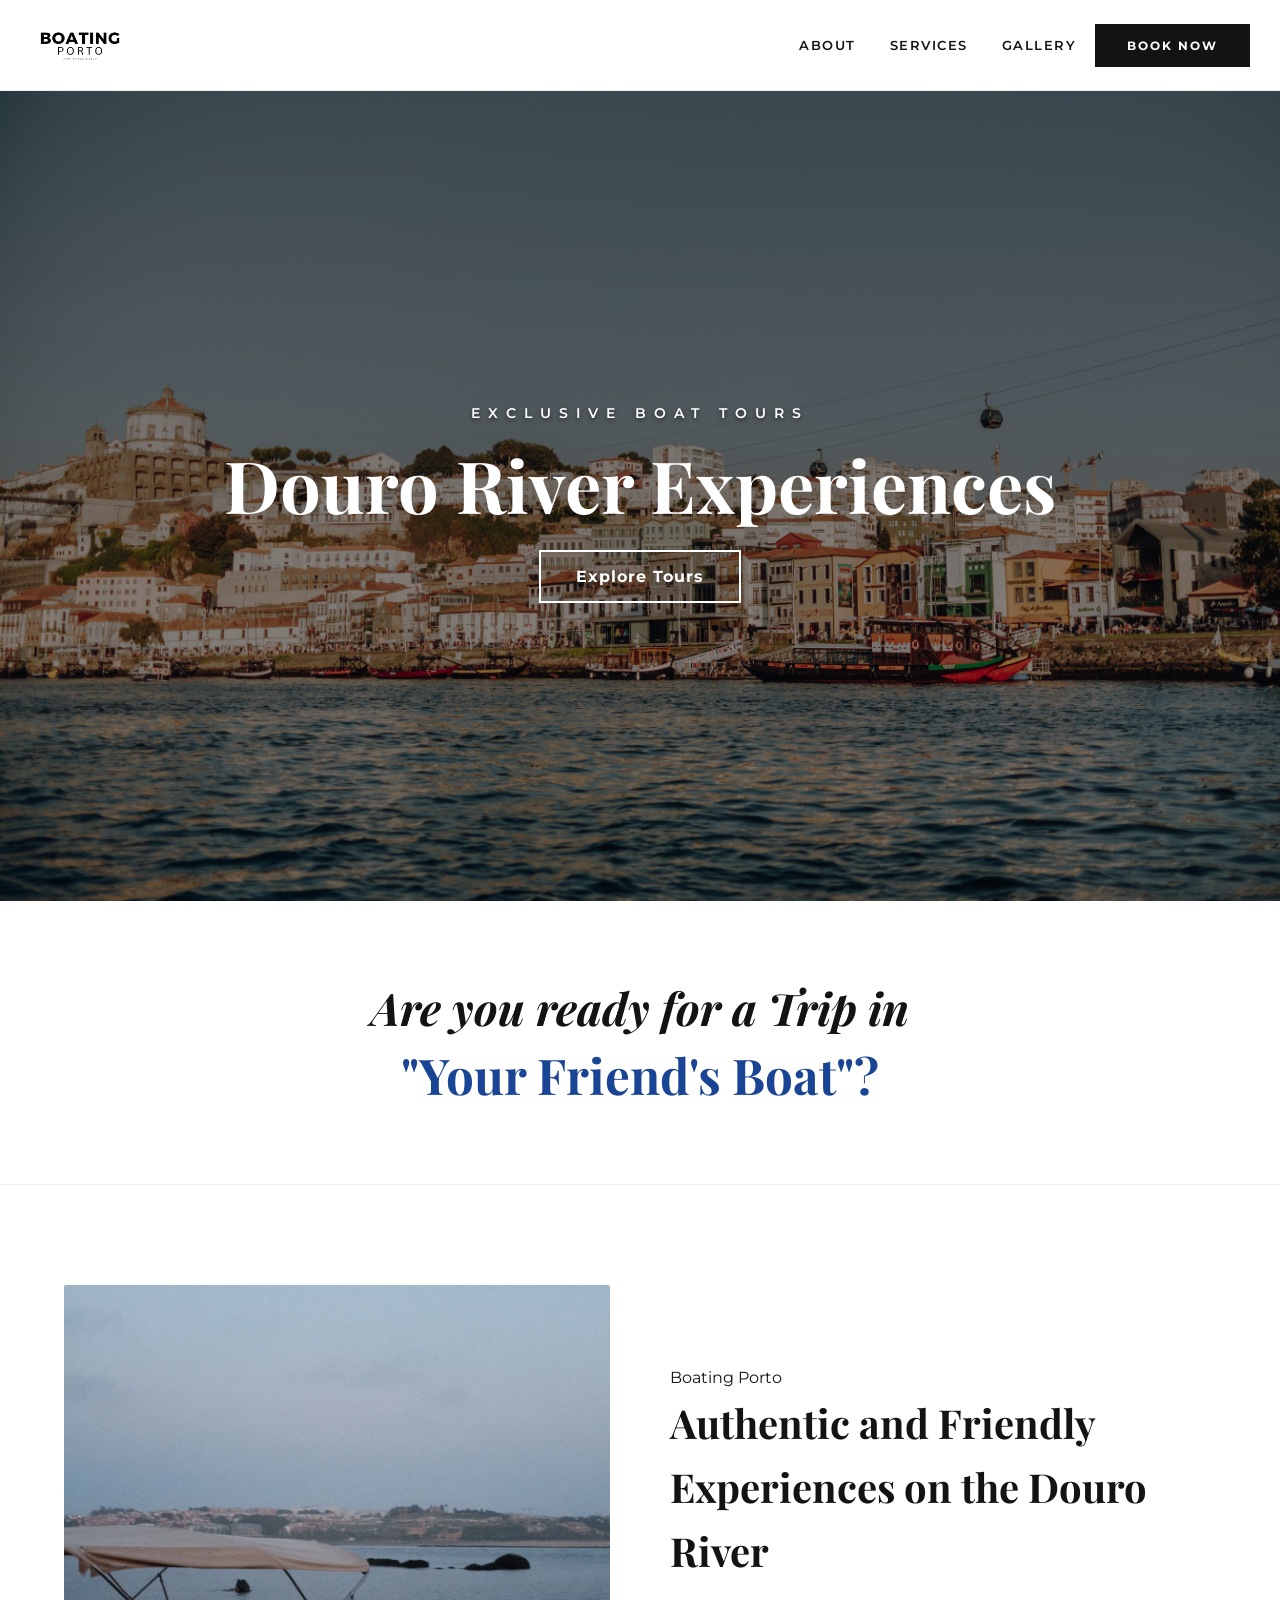
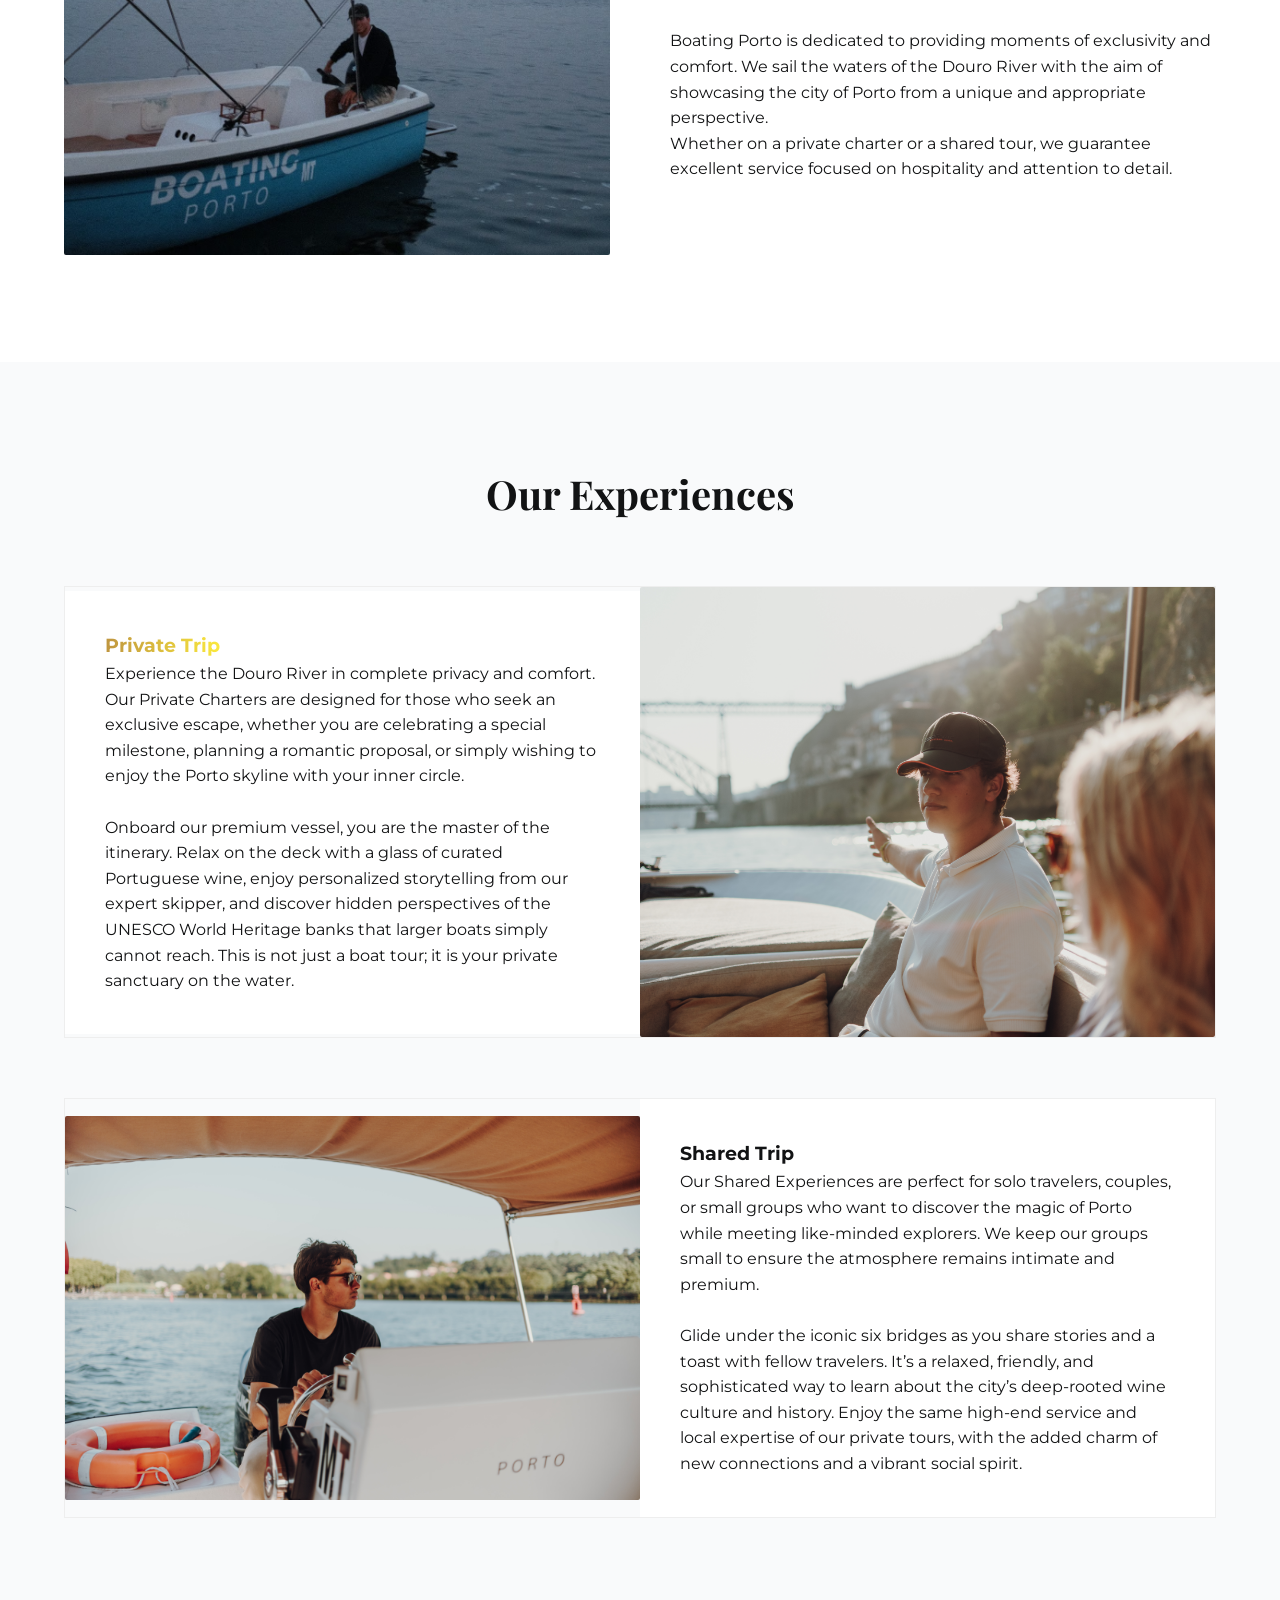
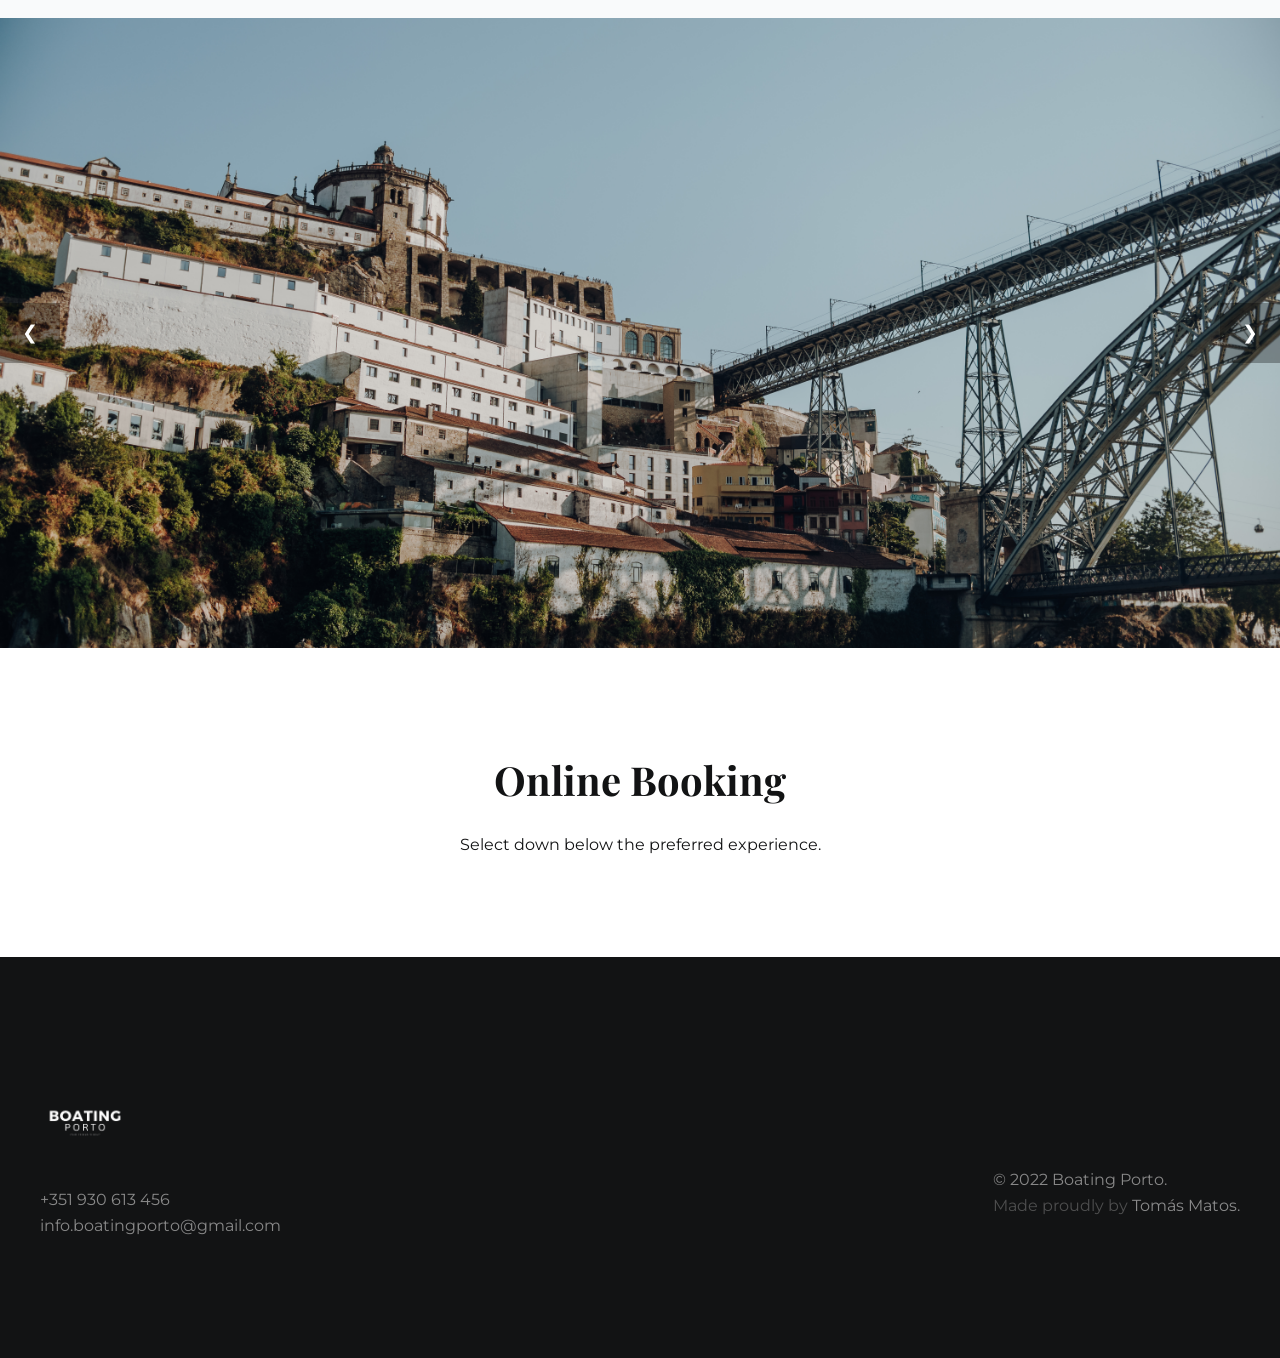
==== commit 8a79404d: "everything" ====
--- a/index.html
+++ b/index.html
@@ -1,164 +1,223 @@
-<!DOCTYPE html>
+<!doctype html>
 <html lang="pt">
-
-<head>
-    <meta charset="UTF-8">
-    <meta name="viewport" content="width=device-width, initial-scale=1.0">
+  <head>
+    <meta charset="UTF-8" />
+    <meta name="viewport" content="width=device-width, initial-scale=1.0" />
     <title>Boating Porto | Douro River Experiences</title>
-    <link rel="shortcut icon" href="imgs/favicon_BP.png" type="image/x-icon">
+    <link rel="shortcut icon" href="imgs/favicon_BP.png" type="image/x-icon" />
     <link
-        href="https://fonts.googleapis.com/css2?family=Montserrat:wght@300;400;600;700&family=Playfair+Display:wght@700;900&display=swap"
-        rel="stylesheet">
-    <link rel="stylesheet" href="style.css">
-</head>
-
-<body>
-
+      href="https://fonts.googleapis.com/css2?family=Montserrat:wght@300;400;600;700&family=Playfair+Display:wght@700;900&display=swap"
+      rel="stylesheet"
+    />
+    <link rel="stylesheet" href="style.css" />
+  </head>
+
+  <body>
     <header>
-        <div class="header-nav">
-            <a href="#" class="logo-link">
-                <img src="imgs/design-sem-nome_BP.png" alt="Logo Boating Porto" class="header-logo">
-            </a>
-        
-            <nav class="desktop-nav">
-                <a href="#sobre" class="nav-link">About</a>
-                <a href="#servicos" class="nav-link">Services</a>
-                <a href="#galeria" class="nav-link">Gallery</a>        
-                <script type="text/javascript"
-                    src="https://widgets.bokun.io/assets/javascripts/apps/build/BokunWidgetsLoader.js?bookingChannelUUID=ec400deb-618d-42d8-a310-ed71218bfeed"
-                    async></script>
-                <button class="bokunButton btn-modern-reserva" id="bokun_1dfa58c0_b277_4401_ba94_eec7e661d70e">BOOK NOW</button>
-            </nav>
-            <button class="menu-toggle" aria-label="Abrir Menu">☰</button>
-        </div>
+      <div class="header-nav">
+        <a href="#" class="logo-link">
+          <img
+            src="imgs/design-sem-nome_BP.png"
+            alt="Logo Boating Porto"
+            class="header-logo"
+          />
+        </a>
+
+        <nav class="desktop-nav">
+          <a href="#sobre" class="nav-link">About</a>
+          <a href="#servicos" class="nav-link">Services</a>
+          <a href="#galeria" class="nav-link">Gallery</a>
+          <script
+            type="text/javascript"
+            src="https://widgets.bokun.io/assets/javascripts/apps/build/BokunWidgetsLoader.js?bookingChannelUUID=ec400deb-618d-42d8-a310-ed71218bfeed"
+            async
+          ></script>
+          <button
+            class="bokunButton btn-modern-reserva"
+            id="bokun_1dfa58c0_b277_4401_ba94_eec7e661d70e"
+          >
+            BOOK NOW
+          </button>
+        </nav>
+        <button class="menu-toggle" aria-label="Abrir Menu">☰</button>
+      </div>
     </header>
 
     <main>
-        <section id="hero-block" class="block-hero">
-            <div class="header-content">
-                <p class="tagline-hero">Exclusive Boat Tours</p>
-                <h1 class="heading-xl">Douro River Experiences</h1>
-                <div class="cta-group">
-                    <a href="#reservas" class="btn-hero-primary">Explore Tours</a>
-                </div>
-            </div>
-        </section>
-
-        <section class="block-bridge">
-            <div class="container-narrow">
-                <h2 class="bridge-text">Are you ready for a Trip in <span class="highlight-boat">"Your Friend's Boat"?</span></h2>
-            </div>
-        </section>
-
-        <section id="sobre" class="block grid-about">
-            <div class="about-image">
-                <img src="imgs/Jonas_BP.JPG" alt="CEO & Founder Jonatas" class="img-full">
-            </div>
-            <div class="about-text">
-                <span class="tagline">Boating Porto</span>
-                <h2 class="heading-lg">Authentic and Friendly Experiences on the Douro River</h2><br>   
-                <p>Boating Porto is dedicated to providing moments of exclusivity and comfort. We sail the waters of the Douro River with
-                the aim of showcasing the city of Porto from a unique and appropriate perspective.</p>
-                <p>Whether on a private charter or a shared tour, we guarantee excellent service focused on hospitality and attention to
-                detail.</p>
-            </div>
-        </section>
-
-        <section id="servicos" class="block bg-light">
-            <div class="text-center">
-                <h2 class="heading-lg">Our Experiences</h2>
-            </div>
-            <div class="grid-services vertical-center">
-                <div class="service-item">
-                    <h3 class="heading-md gold-text">Private Trip</h3>
-                    <!--<p><strong>Tailored Just for You</strong></p><br>-->
-                    <p>Experience the Douro River in complete privacy and comfort. Our Private Charters are designed for those who seek an
-                    exclusive escape, whether you are celebrating a special milestone, planning a romantic proposal, or simply wishing to
-                    enjoy the Porto skyline with your inner circle.</p><br>
-                    <p>Onboard our premium vessel, you are the master of the itinerary. Relax on the deck with a glass of curated Portuguese
-                    wine, enjoy personalized storytelling from our expert skipper, and discover hidden perspectives of the UNESCO World
-                    Heritage banks that larger boats simply cannot reach. This is not just a boat tour; it is your private sanctuary on the
-                    water.</p>
-                </div>
-                <div class="service-image-container">
-                    <img src="imgs/Douro10-GuidePointing.jpg" alt="Guide Pointing" class="img-full centered-img">
-                </div>
-            </div>
-        
-            <div class="grid-services vertical-center">
-                <div class="service-image-container">
-                    <img src="imgs/Douro1-GuideLookingAway.jpg" alt="Guide Looking Away" class="img-full centered-img">
-                </div>
-                <div class="service-item">
-                    <h3 class="heading-md">Shared Trip</h3>
-                    <!--<p><strong>Modern Sailing, Socially Inspired</strong></p><br>-->
-                    <p>Our Shared Experiences are perfect for solo travelers, couples, or small groups who want to discover the magic of Porto
-                    while meeting like-minded explorers. We keep our groups small to ensure the atmosphere remains intimate and
-                    premium.</p><br>
-                    <p>Glide under the iconic six bridges as you share stories and a toast with fellow travelers. It’s a relaxed, friendly, and
-                    sophisticated way to learn about the city’s deep-rooted wine culture and history. Enjoy the same high-end service and
-                    local expertise of our private tours, with the added charm of new connections and a vibrant social spirit.</p>
-                </div>
-            </div>
-        </section>
-        <section id="galeria" class="galeria-section">
-            <div class="carousel-container">
-                <div class="carousel-track">
-                    <div class="carousel-slide">
-                        <img src="imgs/Douro15-SerraDoPilar.jpg"
-                            alt="Serra do Pilar">
-                    </div>
-                    <div class="carousel-slide">
-                        <img src="imgs/Douro26-CupHolder_BP.jpg"
-                            alt="Douro Boat Tour, Cup Holder">
-                    </div>
-                    <div class="carousel-slide">
-                        <img src="imgs/Douro20-Ribeira.jpg"
-                            alt="Ribeira Porto">
-                    </div>
-                    <div class="carousel-slide">
-                        <img src="imgs/Douro52-CoupleBow.jpg" alt="Couple at Bow">
-                    </div>
-                    <div class="carousel-slide">
-                        <img src="imgs/Douro22-CaisDeGaia.jpg" alt="Cais de Gaia">
-                    </div>
-                </div>
-                <button class="carousel-btn prev">❮</button>
-                <button class="carousel-btn next">❯</button>
-            </div>
-        </section>
-
-        <section id="reservas" class="block">
-            <div class="text-center">
-                <h2 class="heading-lg">Online Booking</h2>
-                <p>Select down below the preferred experience.</p>
-            </div>
-            <div class="bokun-container">
-                <div class="bokunWidget"
-                    data-src="https://widgets.bokun.io/online-sales/ec400deb-618d-42d8-a310-ed71218bfeed/product-list/99844">
-                </div>
-            </div>
-        </section>
+      <section id="hero-block" class="block-hero">
+        <div class="header-content">
+          <p class="tagline-hero">Exclusive Boat Tours</p>
+          <h1 class="heading-xl">Douro River Experiences</h1>
+          <div class="cta-group">
+            <a href="#servicos" class="btn-hero-primary">Explore Tours</a>
+          </div>
+        </div>
+      </section>
+
+      <section class="block-bridge">
+        <div class="container-narrow">
+          <h2 class="bridge-text">
+            Are you ready for a Trip in
+            <span class="highlight-boat">"Your Friend's Boat"?</span>
+          </h2>
+        </div>
+      </section>
+
+      <section id="sobre" class="block grid-about">
+        <div class="about-image">
+          <img
+            src="imgs/Jonas_BP.JPG"
+            alt="CEO & Founder Jonatas"
+            class="img-full"
+          />
+        </div>
+        <div class="about-text">
+          <span class="tagline">Boating Porto</span>
+          <h2 class="heading-lg">
+            Authentic and Friendly Experiences on the Douro River
+          </h2>
+          <br />
+          <p>
+            Boating Porto is dedicated to providing moments of exclusivity and
+            comfort. We sail the waters of the Douro River with the aim of
+            showcasing the city of Porto from a unique and appropriate
+            perspective.
+          </p>
+          <p>
+            Whether on a private charter or a shared tour, we guarantee
+            excellent service focused on hospitality and attention to detail.
+          </p>
+        </div>
+      </section>
+
+      <section id="servicos" class="block bg-light">
+        <div class="text-center">
+          <h2 class="heading-lg">Our Experiences</h2>
+        </div>
+        <div class="grid-services vertical-center">
+          <div class="service-item">
+            <h3 class="heading-md gold-text">Private Trip</h3>
+            <!--<p><strong>Tailored Just for You</strong></p><br>-->
+            <p>
+              Experience the Douro River in complete privacy and comfort. Our
+              Private Charters are designed for those who seek an exclusive
+              escape, whether you are celebrating a special milestone, planning
+              a romantic proposal, or simply wishing to enjoy the Porto skyline
+              with your inner circle.
+            </p>
+            <br />
+            <p>
+              Onboard our premium vessel, you are the master of the itinerary.
+              Relax on the deck with a glass of curated Portuguese wine, enjoy
+              personalized storytelling from our expert skipper, and discover
+              hidden perspectives of the UNESCO World Heritage banks that larger
+              boats simply cannot reach. This is not just a boat tour; it is
+              your private sanctuary on the water.
+            </p>
+          </div>
+          <div class="service-image-container">
+            <img
+              src="imgs/Douro10-GuidePointing.jpg"
+              alt="Guide Pointing"
+              class="img-full centered-img"
+            />
+          </div>
+        </div>
+
+        <div class="grid-services vertical-center">
+          <div class="service-image-container">
+            <img
+              src="imgs/Douro1-GuideLookingAway.jpg"
+              alt="Guide Looking Away"
+              class="img-full centered-img"
+            />
+          </div>
+          <div class="service-item">
+            <h3 class="heading-md">Shared Trip</h3>
+            <!--<p><strong>Modern Sailing, Socially Inspired</strong></p><br>-->
+            <p>
+              Our Shared Experiences are perfect for solo travelers, couples, or
+              small groups who want to discover the magic of Porto while meeting
+              like-minded explorers. We keep our groups small to ensure the
+              atmosphere remains intimate and premium.
+            </p>
+            <br />
+            <p>
+              Glide under the iconic six bridges as you share stories and a
+              toast with fellow travelers. It’s a relaxed, friendly, and
+              sophisticated way to learn about the city’s deep-rooted wine
+              culture and history. Enjoy the same high-end service and local
+              expertise of our private tours, with the added charm of new
+              connections and a vibrant social spirit.
+            </p>
+          </div>
+        </div>
+      </section>
+      <section id="galeria" class="galeria-section">
+        <div class="carousel-container">
+          <div class="carousel-track">
+            <div class="carousel-slide">
+              <img src="imgs/Douro15-SerraDoPilar.jpg" alt="Serra do Pilar" />
+            </div>
+            <div class="carousel-slide">
+              <img
+                src="imgs/Douro26-CupHolder_BP.jpg"
+                alt="Douro Boat Tour, Cup Holder"
+              />
+            </div>
+            <div class="carousel-slide">
+              <img src="imgs/Douro20-Ribeira.jpg" alt="Ribeira Porto" />
+            </div>
+            <div class="carousel-slide">
+              <img src="imgs/Douro52-CoupleBow.jpg" alt="Couple at Bow" />
+            </div>
+            <div class="carousel-slide">
+              <img src="imgs/Douro22-CaisDeGaia.jpg" alt="Cais de Gaia" />
+            </div>
+          </div>
+          <button class="carousel-btn prev">❮</button>
+          <button class="carousel-btn next">❯</button>
+        </div>
+      </section>
+
+      <section id="reservas" class="block">
+        <div class="text-center">
+          <h2 class="heading-lg">Online Booking</h2>
+          <p>Select down below the preferred experience.</p>
+        </div>
+        <div class="bokun-container">
+          <div
+            class="bokunWidget"
+            data-src="https://widgets.bokun.io/online-sales/ec400deb-618d-42d8-a310-ed71218bfeed/product-list/99844"
+          ></div>
+        </div>
+      </section>
     </main>
 
     <footer id="contactos" class="footer">
-        <footer id="contactos" class="footer">
-            <div class="footer-content">
-                <div class="footer-info">
-                    <img src="imgs/design-sem-nome_BP.png" alt="Boating Porto Logo" class="footer-logo">
-                    <p>+351 930 613 456</p>
-                    <p>info.boatingporto@gmail.com</p>
-                </div>
-                <div class="footer-legal">
-                    <p>&nbsp;</p>
-                    <p>&nbsp;</p>
-                    <p>&nbsp;</p>
-                    <p class="copy">&copy; 2022 Boating Porto.</p>
-                    <p style="opacity: 50%;">Made proudly by <a class="author-footer" href="https://github.com/6kz/">Tomás
-                            Matos</a>.</p>
-                </div>
-            </div>
-        </footer>
+      <footer id="contactos" class="footer">
+        <div class="footer-content">
+          <div class="footer-info">
+            <img
+              src="imgs/design-sem-nome_BP.png"
+              alt="Boating Porto Logo"
+              class="footer-logo"
+            />
+            <p>+351 930 613 456</p>
+            <p>info.boatingporto@gmail.com</p>
+          </div>
+          <div class="footer-legal">
+            <div style="height: 90px; width: 90px"></div>
+            <p class="copy">&copy; 2022 Boating Porto.</p>
+            <p style="opacity: 50%">
+              Made proudly by
+              <a class="author-footer" href="https://github.com/6kz/"
+                >Tomás Matos.
+              </a>
+            </p>
+          </div>
+        </div>
+      </footer>
     </footer>
 
     <!--<div class="cookie-banner" id="cookieBanner">
@@ -167,6 +226,5 @@
     </div>-->
 
     <script src="script.js"></script>
-</body>
-
-</html>+  </body>
+</html>
--- a/style.css
+++ b/style.css
@@ -1,3 +1,13 @@
+:root {
+    --color-primary: #1a4494;
+    --color-dark: #121314;
+    --color-white: #ffffff;
+    --color-light-bg: #f9fafb;
+    --font-heading: 'Playfair Display', serif;
+    --font-body: 'Montserrat', sans-serif;
+    --transition: all 0.4s cubic-bezier(0.165, 0.84, 0.44, 1);
+}
+
 * {
     margin: 0;
     padding: 0;
@@ -8,15 +18,26 @@
     font-family: var(--font-body);
     color: var(--color-dark);
     line-height: 1.6;
-}
-
-/* Header & Logo */
+    -webkit-font-smoothing: antialiased;
+}
+
+/* --- HEADER --- */
 header {
     background: var(--color-white);
     position: sticky;
     top: 0;
     z-index: 1000;
-    border-bottom: 1px solid #eee;
+    border-bottom: 1px solid #f0f0f0;
+}
+
+.header-nav {
+    max-width: 1400px;
+    height: 10vh;
+    margin: 0 auto;
+    display: flex;
+    justify-content: space-between;
+    align-items: center;
+    padding: 15px 30px;
 }
 
 .header-logo {
@@ -33,28 +54,32 @@
     text-decoration: none;
 }
 
-
-.logo-text {
-    font-family: var(--font-heading);
-    font-weight: 900;
-    font-size: 1.4rem;
+.nav-link {
     text-decoration: none;
     color: var(--color-dark);
-    letter-spacing: 1px;
-}
-
-/* Botão de Reserva Moderno */
+    font-size: 0.8rem;
+    font-weight: 600;
+    text-transform: uppercase;
+    letter-spacing: 1.5px;
+    transition: var(--transition);
+    margin: 0 15px;
+}
+
+.nav-link:hover {
+    color: var(--color-primary);
+}
+
 .btn-modern-reserva {
     background: var(--color-dark) !important;
-    color: var(--color-white) !important;
+    color: white !important;
     border: none !important;
-    padding: 12px 24px !important;
+    padding: 14px 32px !important;
     font-family: var(--font-body) !important;
-    font-size: 0.8rem !important;
+    font-size: 0.75rem !important;
     font-weight: 700 !important;
-    letter-spacing: 1.5px !important;
+    letter-spacing: 2px !important;
     cursor: pointer !important;
-    transition: all 0.3s ease !important;
+    transition: var(--transition) !important;
 }
 
 .btn-modern-reserva:hover {
@@ -62,34 +87,42 @@
     transform: translateY(-2px);
 }
 
-/* Hero Section com Legibilidade Melhorada */
+.menu-toggle {
+    display: none;
+    background: none;
+    border: none;
+    font-size: 1.5rem;
+    cursor: pointer;
+}
+
+/* --- HERO SECTION --- */
 .block-hero {
-    height: 85vh;
-    background: linear-gradient(to bottom, rgba(0, 0, 0, 0.5), rgba(0, 0, 0, 0.2)), "imgs/Douro12-PonteDJoaoI";
+    height: 90vh;
+    background: linear-gradient(rgba(0, 0, 0, 0.55), rgba(0, 0, 0, 0.3)), url('imgs/Douro54-CaisdeGaia.jpg');
     background-size: cover;
     background-position: center;
     display: flex;
     align-items: center;
     justify-content: center;
     text-align: center;
-    color: var(--color-white);
+    color: white;
 }
 
 .tagline-hero {
+    letter-spacing: 8px;
+    font-weight: 600;
+    text-transform: uppercase;
     font-size: 0.9rem;
-    text-transform: uppercase;
-    letter-spacing: 4px;
-    font-weight: 600;
-    margin-bottom: 15px;
+    margin-bottom: 20px;
+    display: block;
     text-shadow: 0 2px 4px rgba(0, 0, 0, 0.5);
-    /* Melhora visibilidade */
 }
 
 .heading-xl {
     font-family: var(--font-heading);
     font-size: clamp(2.5rem, 6vw, 4.5rem);
     line-height: 1.1;
-    margin-bottom: 30px;
+    margin-bottom: 40px;
 }
 
 .btn-hero-primary {
@@ -107,16 +140,54 @@
     color: var(--color-dark);
 }
 
-/* Seções e Grid */
+/* --- BRIDGE SECTION --- */
+.block-bridge {
+    padding: 80px 20px;
+    background-color: var(--color-white);
+    text-align: center;
+    border-bottom: 1px solid #f0f0f0;
+}
+
+.container-narrow {
+    max-width: 800px;
+    margin: 0 auto;
+}
+
+.bridge-text {
+    font-family: var(--font-heading);
+    font-size: clamp(1.8rem, 4vw, 2.8rem);
+    font-weight: 700;
+    color: var(--color-dark);
+    line-height: 1.2;
+    font-style: italic;
+}
+
+.highlight-boat {
+    display: block;
+    margin-top: 10px;
+    font-style: normal;
+    color: var(--color-primary);
+    font-size: 1.1em;
+}
+
+/* --- CONTENT BLOCKS --- */
 .block {
-    padding: 100px 20px;
-    max-width: 1200px;
+    padding: 100px 5%;
+    max-width: 1300px;
     margin: 0 auto;
 }
 
 .bg-light {
     background: #f9fafb;
     max-width: 100%;
+}
+
+.text-center { text-align: center; }
+
+.heading-lg {
+    font-family: var(--font-heading);
+    font-size: 2.5rem;
+    margin-bottom: 20px;
 }
 
 .grid-about {
@@ -134,37 +205,30 @@
 .grid-services {
     display: grid;
     grid-template-columns: repeat(2, 1fr);
-    gap: 30px;
-    margin-top: 50px;
+    margin-top: 60px;
+    border: 1px solid #eee;
+}
+
+.grid-services.vertical-center {
+    align-items: center;
 }
 
 .service-item {
     padding: 40px;
-    border: 1px solid #eee;
     background: var(--color-white);
 }
 
-.gold-text {
-    background: linear-gradient(to right, #bf953f, #ffef3d, #b38728, #ffef3d, #aa771c);
-    -webkit-background-clip: text;
-    -webkit-text-fill-color: transparent;
-    filter: drop-shadow(0px 1px 1px rgba(0, 0, 0, 0.1));
-    font-weight: 700;
-}
-
-.grid-services.vertical-center {
-    display: grid;
-    grid-template-columns: repeat(2, 1fr);
-    gap: 30px;
-    margin-top: 50px;
-    align-items: center;
-}
-
 .service-image-container {
     display: flex;
     justify-content: center;
     align-items: center;
-    height: 100%;
+}
+.service-item, 
+.service-image-container {
+    flex: 1;
+    display: flex;
+    flex-direction: column;
+    justify-content: center; 
 }
 
 .centered-img {
@@ -174,295 +238,14 @@
     width: 100%;
 }
 
-/* --- BRIDGE SECTION STYLE --- */
-.block-bridge {
-    padding: 80px 20px;
-    background-color: var(--color-white);
-    text-align: center;
-    border-bottom: 1px solid #f0f0f0;
-}
-
-.container-narrow {
-    max-width: 800px;
-    margin: 0 auto;
-}
-
-.bridge-text {
-    font-family: var(--font-heading);
-    font-size: clamp(1.8rem, 4vw, 2.8rem);
-    /* Escala conforme o ecrã */
+.gold-text {
+    background: linear-gradient(to right, #bf953f, #ffef3d, #b38728, #ffef3d, #aa771c);
+    -webkit-background-clip: text;
+    -webkit-text-fill-color: transparent;
     font-weight: 700;
-    color: var(--color-dark);
-    line-height: 1.2;
-    font-style: italic;
-    /* Dá um toque mais pessoal à citação */
-}
-
-.highlight-boat {
-    display: block;
-    /* Força a quebra de linha para maior impacto visual */
-    margin-top: 10px;
-    font-style: normal;
-    color: var(--color-primary);
-    /* Azul náutico */
-    font-size: 1.1em;
-}
-
-
-/* Footer */
-.footer {
-    background: var(--color-dark);
-    color: #888;
-    padding: 60px 20px;
-}
-
-.footer-content {
-    max-width: 1200px;
-    margin: 0 auto;
-    display: flex;
-    justify-content: space-between;
-}
-
-.footer-info .logo-text {
-    color: var(--color-white);
-    display: block;
-    margin-bottom: 15px;
-}
-
-.footer-legal a {
-    color: #888;
-    text-decoration: none;
-    display: block;
-    margin-bottom: 5px;
-}
-
-.footer-logo {
-    height: 90px;
-    width: auto;
-    margin-bottom: 20px;
-    display: block;
-}
-
-.footer-info {
-    display: flex;
-    flex-direction: column;
-    align-items: flex-start;
-}
-
-/* Menu Mobile */
-.menu-toggle {
-    display: none;
-    background: none;
-    border: none;
-    font-size: 1.5rem;
-}
-
-/* Cookie Banner */
-.cookie-banner {
-    position: fixed;
-    bottom: 20px;
-    left: 20px;
-    right: 20px;
-    background: var(--color-white);
-    padding: 20px;
-    border: 1px solid #ddd;
-    display: none;
-    justify-content: space-between;
-    align-items: center;
-    z-index: 2000;
-}
-
-.btn-cookie {
-    background: var(--color-dark);
-    color: white;
-    border: none;
-    padding: 8px 20px;
-    cursor: pointer;
-}
-
-:root {
-    --color-primary: #1a4494;
-    /* Azul Náutico */
-    --color-dark: #121314;
-    --color-white: #ffffff;
-    --color-light-bg: #f9fafb;
-    --font-heading: 'Playfair Display', serif;
-    --font-body: 'Montserrat', sans-serif;
-    --transition: all 0.4s cubic-bezier(0.165, 0.84, 0.44, 1);
-}
-
-body {
-    font-family: var(--font-body);
-    color: var(--color-dark);
-    line-height: 1.6;
-    -webkit-font-smoothing: antialiased;
-}
-
-/* --- HEADER FIX --- */
-header {
-    background: var(--color-white);
-    position: sticky;
-    top: 0;
-    z-index: 1000;
-    border-bottom: 1px solid #f0f0f0;
-}
-
-.header-nav {
-    max-width: 1400px;
-    height: 10vh;
-    margin: 0 auto;
-    display: flex;
-    justify-content: space-between;
-    align-items: center;
-    padding: 15px 30px;
-}
-
-.nav-container {
-    display: flex;
-    align-items: center;
-}
-
-.nav-links {
-    display: flex;
-    gap: 45px;
-    /* Espaço entre os links */
-    margin-right: 50px;
-    /* Distância para o botão */
-}
-
-.nav-link {
-    text-decoration: none;
-    color: var(--color-dark);
-    font-size: 0.8rem;
-    font-weight: 600;
-    text-transform: uppercase;
-    letter-spacing: 1.5px;
-    transition: var(--transition);
-    margin: 30px;
-}
-
-.nav-link:hover {
-    color: var(--color-primary);
-}
-
-.logo-text {
-    font-family: var(--font-heading);
-    font-weight: 900;
-    font-size: 1.5rem;
-    text-decoration: none;
-    color: var(--color-dark);
-    letter-spacing: 1px;
-}
-
-/* --- BOKUN BUTTON MODERN --- */
-.btn-modern-reserva {
-    background: var(--color-dark) !important;
-    color: white !important;
-    border: none !important;
-    padding: 14px 32px !important;
-    margin-left: 50px;
-    font-family: var(--font-body) !important;
-    font-size: 0.75rem !important;
-    font-weight: 700 !important;
-    letter-spacing: 2px !important;
-    cursor: pointer !important;
-    border-radius: 0 !important;
-    /* Estilo quadrado minimalista */
-    transition: var(--transition) !important;
-}
-
-.btn-modern-reserva:hover {
-    background: var(--color-primary) !important;
-    transform: translateY(-2px);
-}
-
-/* --- HERO SECTION --- */
-.block-hero {
-    height: 90vh;
-    background: linear-gradient(rgba(0, 0, 0, 0.55), rgba(0, 0, 0, 0.3)), url('imgs/Douro54-CaisdeGaia.jpg');
-    background-size: cover;
-    background-position: center;
-    display: flex;
-    align-items: center;
-    justify-content: center;
-    text-align: center;
-    color: white;
-}
-
-.tagline-hero {
-    letter-spacing: 8px;
-    font-weight: 600;
-    text-transform: uppercase;
-    font-size: 0.9rem;
-    margin-bottom: 20px;
-    display: block;
-}
-
-.heading-xl {
-    font-family: var(--font-heading);
-    font-size: clamp(2.5rem, 6vw, 4.5rem);
-    line-height: 1.1;
-    margin-bottom: 40px;
-}
-
-.btn-hero-primary {
-    text-decoration: none;
-    color: var(--color-white);
-    border: 2px solid var(--color-white);
-    padding: 15px 35px;
-    font-weight: 700;
-    letter-spacing: 1px;
-    transition: all 0.3s;
-}
-
-.btn-hero-primary:hover {
-    background: var(--color-white);
-    color: var(--color-dark);
-}
-
-/* --- SERVIÇOS MINIMALISTAS --- */
-.block {
-    padding: 100px 5%;
-    max-width: 1300px;
-    margin: 0 auto;
-}
-
-.grid-services {
-    display: grid;
-    grid-template-columns: repeat(2, 1fr);
-    margin-top: 60px;
-    border: 1px solid #eee;
-}
-
-.service-card {
-    padding: 80px 50px;
-    border-right: 1px solid #eee;
-    background: white;
-    transition: var(--transition);
-}
-
-.service-card:last-child {
-    border-right: none;
-}
-
-.service-card:hover {
-    background: var(--color-light-bg);
-}
-
-.service-card h3 {
-    font-family: var(--font-heading);
-    font-size: 1.6rem;
-    margin-bottom: 20px;
-    color: var(--color-primary);
-}
-
-.service-card p {
-    font-size: 0.95rem;
-    color: var(--color-gray);
-    line-height: 1.8;
-}
-
-/* --- GALERIA CARROSSEL --- */
+}
+
+/* --- CAROUSEL --- */
 .galeria-section {
     width: 100%;
     overflow: hidden;
@@ -480,6 +263,8 @@
     display: flex;
     height: 100%;
     transition: transform 0.8s cubic-bezier(0.77, 0, 0.175, 1);
+    backface-visibility: hidden; 
+    will-change: transform;
 }
 
 .carousel-slide {
@@ -513,77 +298,103 @@
     color: var(--color-dark);
 }
 
-.prev {
-    left: 0;
-}
-
-.next {
-    right: 0;
-}
-
-/* Mobile */
+.prev { left: 0; }
+.next { right: 0; }
+
+/* --- FOOTER --- */
+.footer {
+    background: var(--color-dark);
+    color: #888;
+    padding: 60px 20px;
+}
+
+.footer-content {
+    max-width: 1200px;
+    margin: 0 auto;
+    display: flex;
+    justify-content: space-between;
+}
+
+.footer-info {
+    display: flex;
+    flex-direction: column;
+    align-items: flex-start;
+}
+
+.footer-logo {
+    height: 90px;
+    width: auto;
+    margin-bottom: 20px;
+    display: block;
+}
+
+.author-footer {
+    color: white;
+    text-decoration: none;
+}
+
+.author-footer:hover {
+    color: #6b93df;
+    text-decoration: underline;
+}
+
+/* --- MOBILE RESPONSIVENESS --- */
 @media (max-width: 992px) {
-    .nav-links {
-        gap: 20px;
-        margin-right: 20px;
-    }
-
+
+    .grid-about, 
+    .grid-services, 
+    .grid-services.vertical-center {
+        display: flex;
+        flex-direction: column;
+        gap: 30px;
+        border: none; 
+    }
+    
     .grid-services {
-        grid-template-columns: 1fr;
-    }
-
-    .service-card {
-        border-right: none;
-        border-bottom: 1px solid #eee;
-        padding: 60px 30px;
+        flex-direction: column-reverse; 
+    }
+    
+    #servicos .grid-services:first-of-type {
+        flex-direction: column;
+    }
+
+    .service-item {
+        padding: 20px;
+        width: 100%;
+    }
+
+    .service-image-container {
+        width: 100%;
+        margin-bottom: 20px;
+    }
+
+    .centered-img {
+        max-height: 300px; 
+    }
+
+    .galeria-section {
+        margin-top: 40px;
+        clear: both;
     }
 }
 
 @media (max-width: 768px) {
-    .desktop-nav {
-        display: none;
-    }
-
-    .header-nav {
-        padding: 15px 20px;
-    }
-
-    .block-bridge {
-        padding: 50px 20px;
-    }
-
-    .grid-services.vertical-center {
-        grid-template-columns: 1fr;
-    }
-
-    .grid-about, .grid-services {
-        grid-template-columns: 1fr;
-    }
-
-    .desktop-nav {
-        display: none;
-    }
-
-    .menu-toggle {
-        display: block;
-    }
+    .desktop-nav { display: none; }
+    .menu-toggle { display: block; }
+    
+    .header-nav { padding: 15px 20px; }
 
     .footer-content {
         flex-direction: column;
         gap: 30px;
-    }
-
-    .header-logo {
-        height: 45px;
-    }
-
-    .footer-info {
-        align-items: center;
-        /* Centraliza no mobile */
         text-align: center;
     }
-
-    .footer-logo {
-        margin: 0 auto 20px;
-    }
+    .footer-info { align-items: center; }
+    .footer-logo { margin: 0 auto 20px; }
+
+    .header-logo {height: 60px; }
+    
+    .block {padding: 60px 20px;}
+
+    .heading-lg {font-size: 1.8rem;}
 }
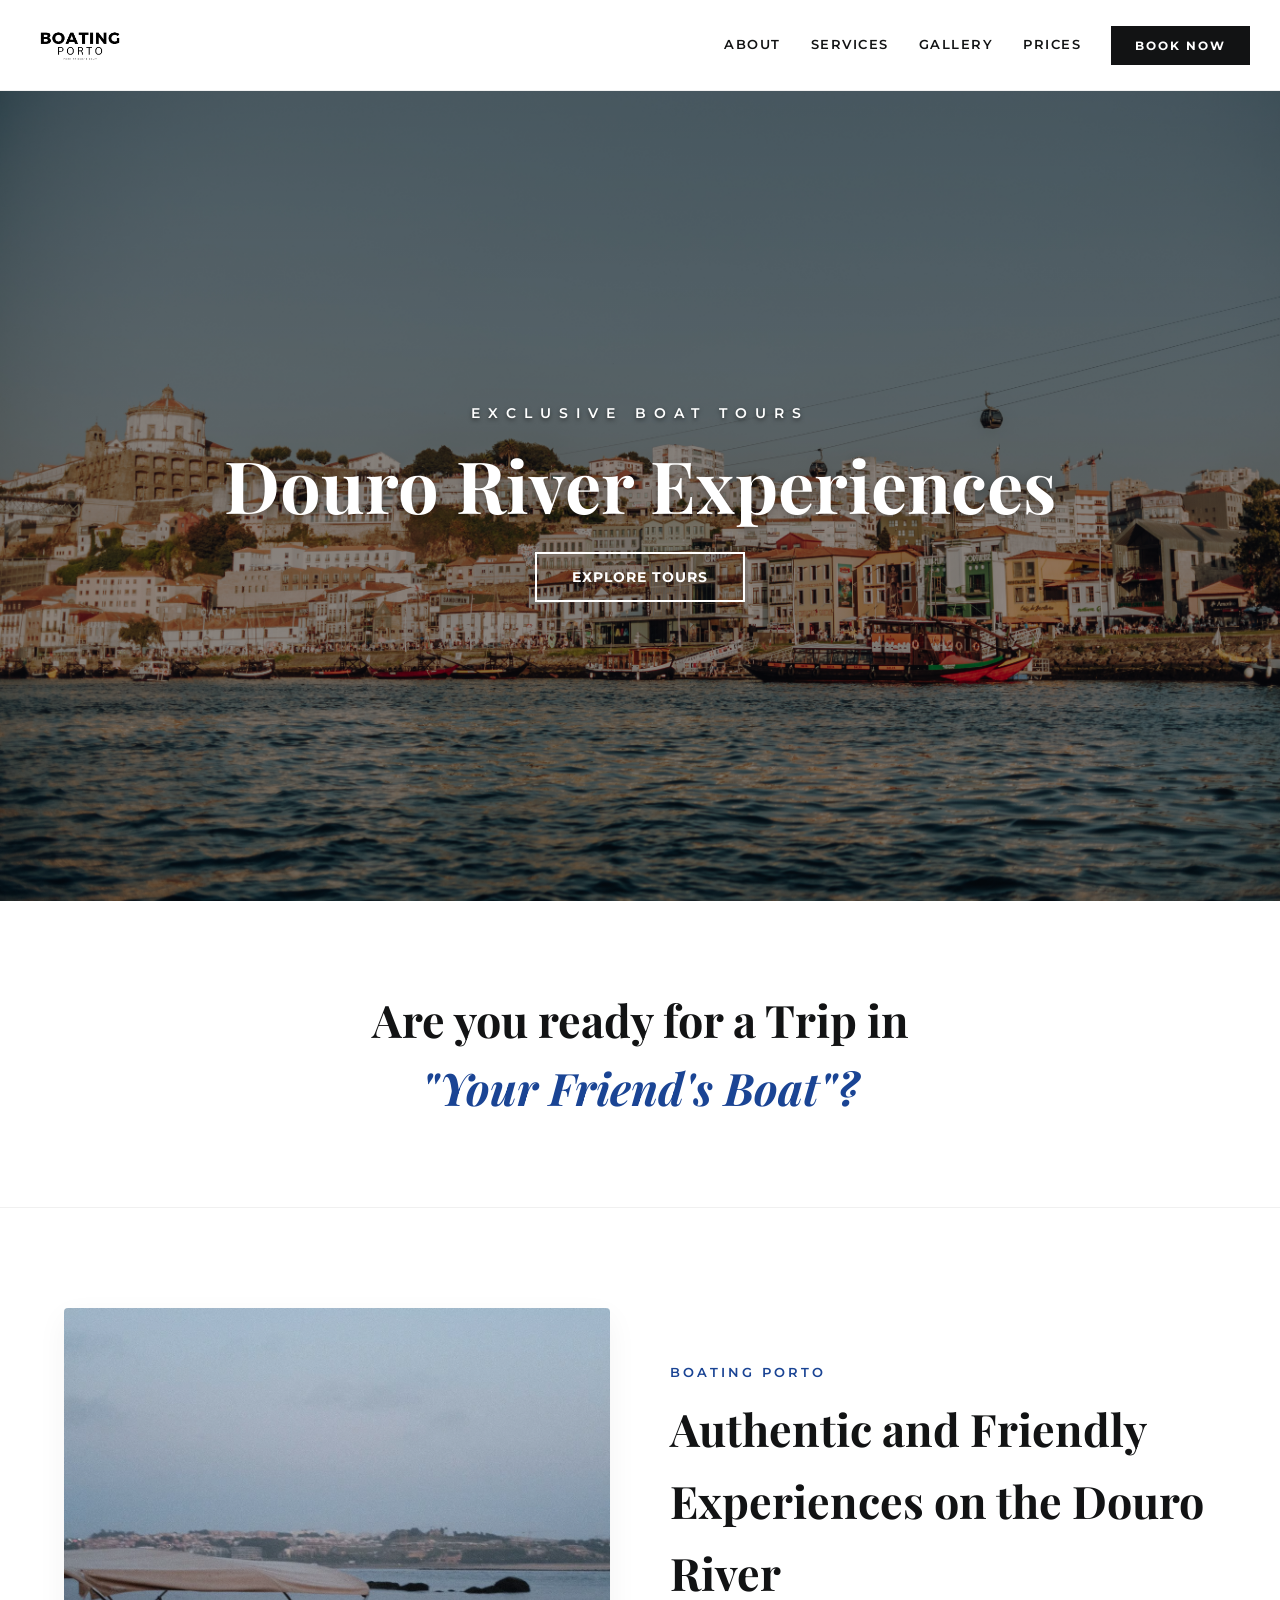
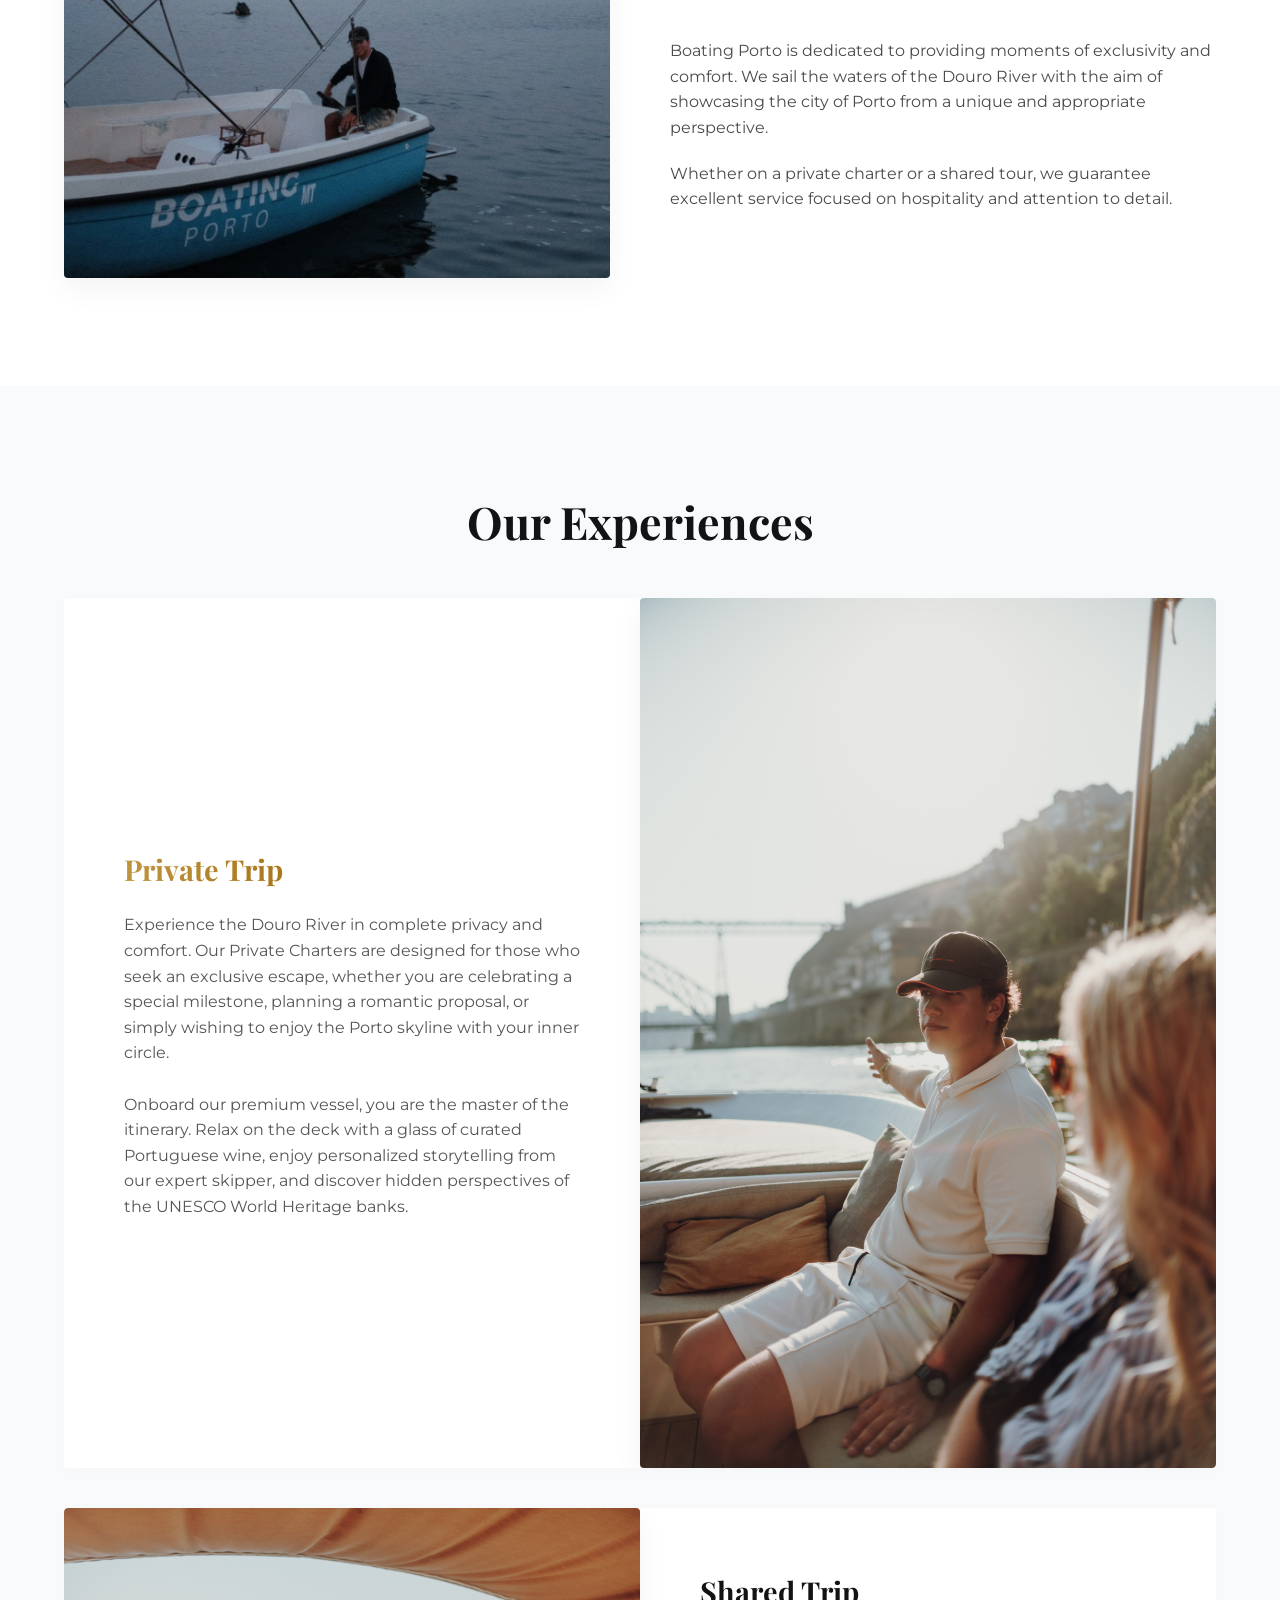
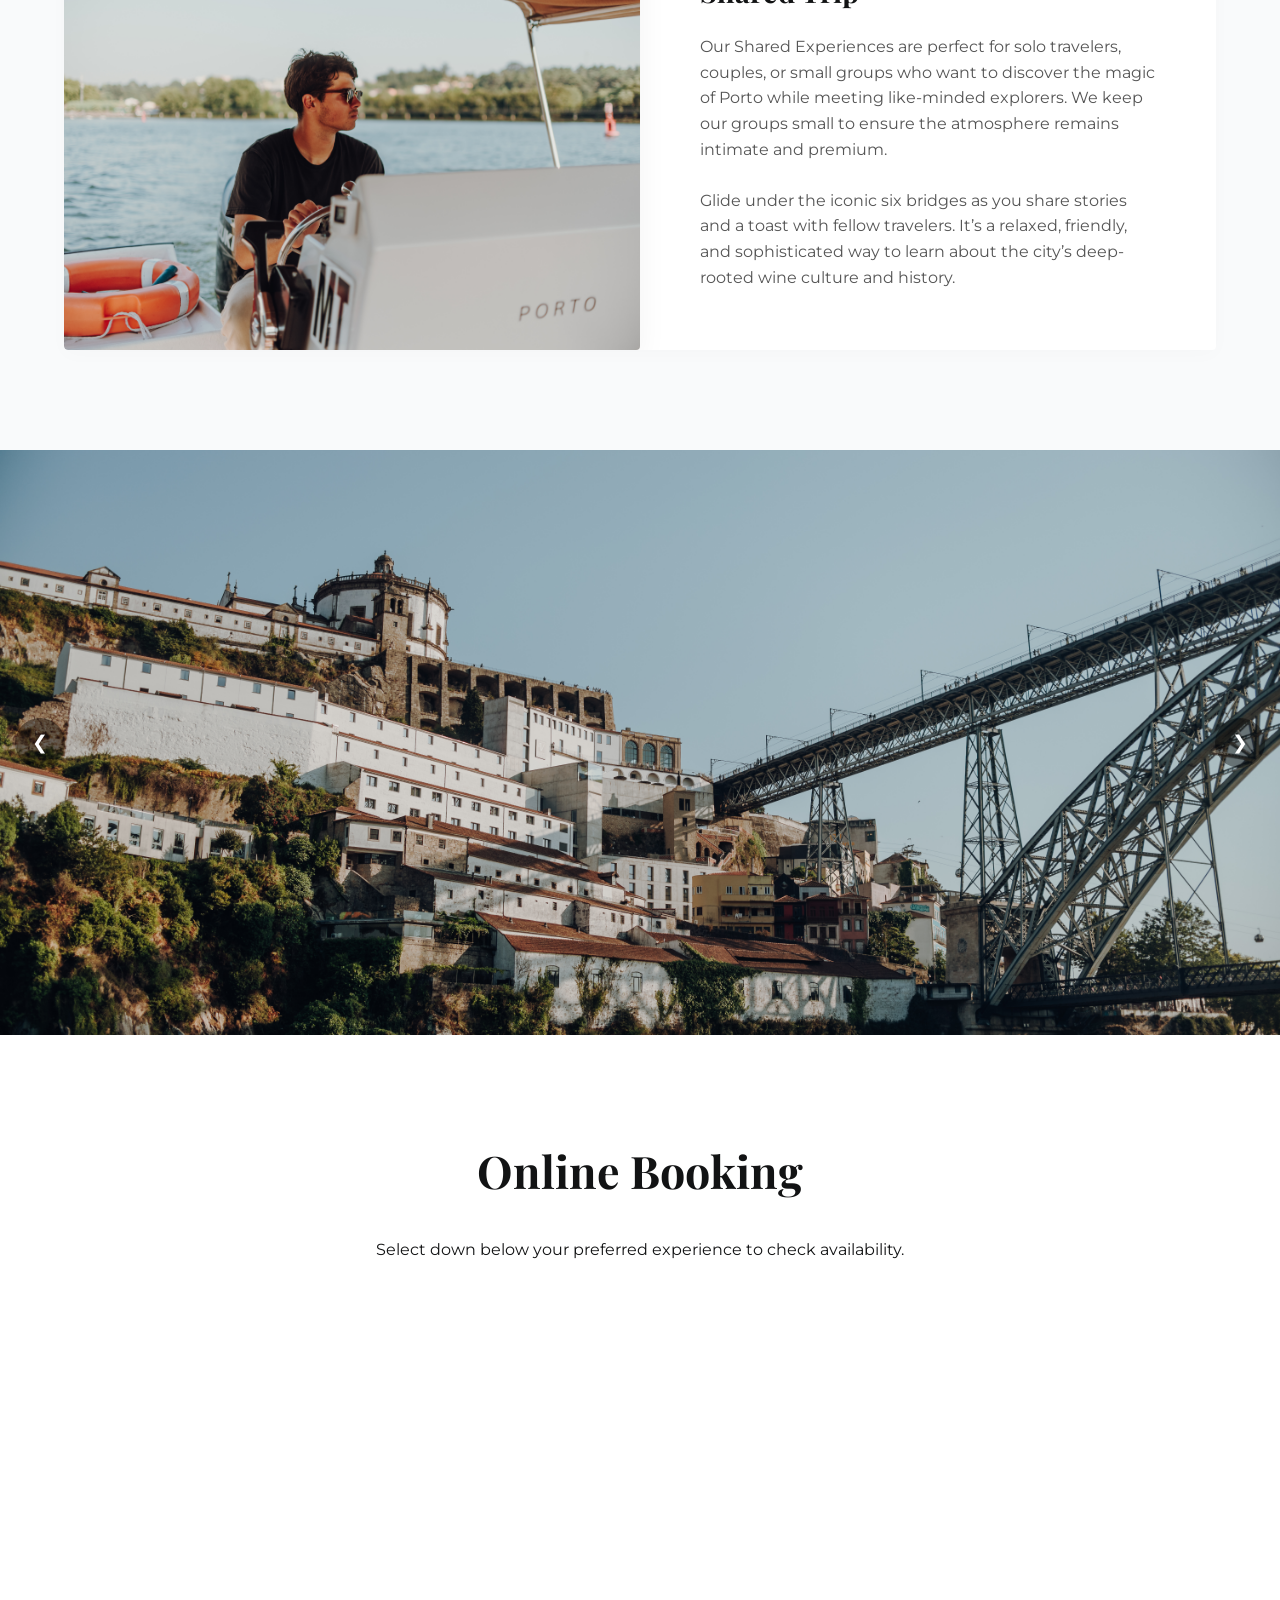
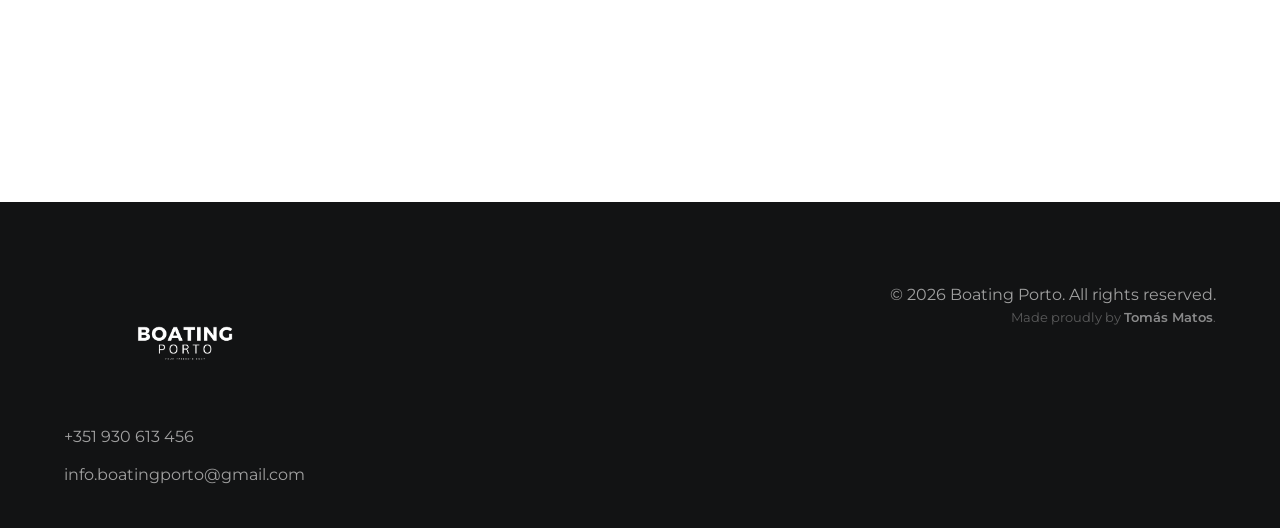
==== commit 909b9390: "restructured the whole project to remove bugs and errors" ====
--- a/index.html
+++ b/index.html
@@ -1,230 +1,197 @@
 <!doctype html>
-<html lang="pt">
-  <head>
-    <meta charset="UTF-8" />
-    <meta name="viewport" content="width=device-width, initial-scale=1.0" />
-    <title>Boating Porto | Douro River Experiences</title>
-    <link rel="shortcut icon" href="imgs/favicon_BP.png" type="image/x-icon" />
-    <link
-      href="https://fonts.googleapis.com/css2?family=Montserrat:wght@300;400;600;700&family=Playfair+Display:wght@700;900&display=swap"
-      rel="stylesheet"
-    />
-    <link rel="stylesheet" href="style.css" />
-  </head>
+<html lang="en"> <!-- EN -->
 
-  <body>
-    <header>
-      <div class="header-nav">
-        <a href="#" class="logo-link">
-          <img
-            src="imgs/design-sem-nome_BP.png"
-            alt="Logo Boating Porto"
-            class="header-logo"
-          />
-        </a>
+<head>
+  <meta charset="UTF-8" />
+  <meta name="viewport" content="width=device-width, initial-scale=1.0" />
+  <title>Boating Porto | Douro River Boat Tours & Private Charters</title>
+  <meta name="description"
+    content="Discover Porto from the Douro River. Exclusive private boat tours and shared trips in Porto. Book your premium sailing experience now.">
+  <link rel="shortcut icon" href="imgs/favicon_BP.png" type="image/x-icon" />
+  <link rel="preconnect" href="https://fonts.googleapis.com">
+  <link rel="preconnect" href="https://fonts.gstatic.com" crossorigin>
+  <link
+    href="https://fonts.googleapis.com/css2?family=Montserrat:wght@300;400;600;700&family=Playfair+Display:ital,wght@0,700;0,900;1,700&display=swap"
+    rel="stylesheet" />
+  <link rel="stylesheet" href="style.css" />
+</head>
 
-        <nav class="desktop-nav">
-          <a href="#sobre" class="nav-link">About</a>
-          <a href="#servicos" class="nav-link">Services</a>
-          <a href="#galeria" class="nav-link">Gallery</a>
-          <script
-            type="text/javascript"
-            src="https://widgets.bokun.io/assets/javascripts/apps/build/BokunWidgetsLoader.js?bookingChannelUUID=ec400deb-618d-42d8-a310-ed71218bfeed"
-            async
-          ></script>
-          <button
-            class="bokunButton btn-modern-reserva"
-            id="bokun_1dfa58c0_b277_4401_ba94_eec7e661d70e"
-          >
-            BOOK NOW
-          </button>
-        </nav>
-        <button class="menu-toggle" aria-label="Abrir Menu">☰</button>
+<body>
+  <header>
+    <div class="header-nav">
+      <a href="#" class="logo-link" aria-label="Boating Porto Home">
+        <img src="imgs/design-sem-nome_BP.png" alt="Logo Boating Porto" class="header-logo" />
+      </a>
+
+      <nav class="desktop-nav" id="main-navigation">
+        <a href="#sobre" class="nav-link">About</a>
+        <a href="#servicos" class="nav-link">Services</a>
+        <a href="#galeria" class="nav-link">Gallery</a>
+        <a href="#reservas" class="nav-link">Prices</a>
+
+        <!-- Bokun Loader Script -->
+        <script type="text/javascript"
+          src="https://widgets.bokun.io/assets/javascripts/apps/build/BokunWidgetsLoader.js?bookingChannelUUID=ec400deb-618d-42d8-a310-ed71218bfeed"
+          async></script>
+        <button class="bokunButton btn-modern-reserva" id="bokun_1dfa58c0_b277_4401_ba94_eec7e661d70e">
+          BOOK NOW
+        </button>
+      </nav>
+      <button class="menu-toggle" aria-label="Toggle Navigation" aria-controls="main-navigation"
+        aria-expanded="false">☰</button>
+    </div>
+  </header>
+
+  <main>
+    <!-- Hero -->
+    <section id="hero-block" class="block-hero">
+      <div class="header-content">
+        <p class="tagline-hero">Exclusive Boat Tours</p>
+        <h1 class="heading-xl">Douro River Experiences</h1>
+        <div class="cta-group">
+          <a href="#servicos" class="btn-hero-primary">Explore Tours</a>
+        </div>
       </div>
-    </header>
+    </section>
 
-    <main>
-      <section id="hero-block" class="block-hero">
-        <div class="header-content">
-          <p class="tagline-hero">Exclusive Boat Tours</p>
-          <h1 class="heading-xl">Douro River Experiences</h1>
-          <div class="cta-group">
-            <a href="#servicos" class="btn-hero-primary">Explore Tours</a>
+    <!-- Hook/Bridge -->
+    <section class="block-bridge">
+      <div class="container-narrow">
+        <h2 class="bridge-text">
+          Are you ready for a Trip in
+          <span class="highlight-boat">"Your Friend's Boat"?</span>
+        </h2>
+      </div>
+    </section>
+
+    <!-- About -->
+    <section id="sobre" class="block grid-about">
+      <div class="about-image">
+        <img src="imgs/Jonas_BP.JPG" alt="Jonatas, CEO & Founder of Boating Porto" class="img-full" loading="lazy" />
+      </div>
+      <div class="about-text">
+        <span class="tagline">Boating Porto</span>
+        <h2 class="heading-lg">Authentic and Friendly Experiences on the Douro River</h2>
+        <p>
+          Boating Porto is dedicated to providing moments of exclusivity and
+          comfort. We sail the waters of the Douro River with the aim of
+          showcasing the city of Porto from a unique and appropriate perspective.
+        </p>
+        <p>
+          Whether on a private charter or a shared tour, we guarantee
+          excellent service focused on hospitality and attention to detail.
+        </p>
+      </div>
+    </section>
+
+    <!-- Services -->
+    <section id="servicos" class="block bg-light">
+      <div class="text-center">
+        <h2 class="heading-lg">Our Experiences</h2>
+      </div>
+
+      <div class="grid-services vertical-center">
+        <div class="service-item">
+          <h3 class="heading-md gold-text">Private Trip</h3>
+          <p>
+            Experience the Douro River in complete privacy and comfort. Our
+            Private Charters are designed for those who seek an exclusive
+            escape, whether you are celebrating a special milestone, planning
+            a romantic proposal, or simply wishing to enjoy the Porto skyline
+            with your inner circle.
+          </p>
+          <br />
+          <p>
+            Onboard our premium vessel, you are the master of the itinerary.
+            Relax on the deck with a glass of curated Portuguese wine, enjoy
+            personalized storytelling from our expert skipper, and discover
+            hidden perspectives of the UNESCO World Heritage banks.
+          </p>
+        </div>
+        <div class="service-image-container">
+          <img src="imgs/Douro10-GuidePointing.jpg" alt="Skipper showing Porto heritage sites to guests"
+            class="img-full centered-img" loading="lazy" />
+        </div>
+      </div>
+
+      <div class="grid-services vertical-center image-left">
+        <div class="service-image-container">
+          <img src="imgs/Douro1-GuideLookingAway.jpg" alt="Relaxing atmosphere on shared boat tour"
+            class="img-full centered-img" loading="lazy" />
+        </div>
+        <div class="service-item">
+          <h3 class="heading-md">Shared Trip</h3>
+          <p>
+            Our Shared Experiences are perfect for solo travelers, couples, or
+            small groups who want to discover the magic of Porto while meeting
+            like-minded explorers. We keep our groups small to ensure the
+            atmosphere remains intimate and premium.
+          </p>
+          <br />
+          <p>
+            Glide under the iconic six bridges as you share stories and a
+            toast with fellow travelers. It’s a relaxed, friendly, and
+            sophisticated way to learn about the city’s deep-rooted wine
+            culture and history.
+          </p>
+        </div>
+      </div>
+    </section>
+
+    <!-- Gallery -->
+    <section id="galeria" class="galeria-section">
+      <div class="carousel-container">
+        <div class="carousel-track">
+          <div class="carousel-slide"><img src="imgs/Douro15-SerraDoPilar.jpg"
+              alt="Serra do Pilar view from the river" /></div>
+          <div class="carousel-slide"><img src="imgs/Douro26-CupHolder_BP.jpg"
+              alt="Wine tasting onboard Boating Porto" /></div>
+          <div class="carousel-slide"><img src="imgs/Douro20-Ribeira.jpg"
+              alt="Ribeira Porto traditional colorful houses" /></div>
+          <div class="carousel-slide"><img src="imgs/Douro52-CoupleBow.jpg"
+              alt="Couple enjoying sunset at the boat bow" /></div>
+          <div class="carousel-slide"><img src="imgs/Douro22-CaisDeGaia.jpg" alt="Cais de Gaia wine cellars view" />
           </div>
         </div>
-      </section>
+        <button class="carousel-btn prev" aria-label="Previous Slide">❮</button>
+        <button class="carousel-btn next" aria-label="Next Slide">❯</button>
+      </div>
+    </section>
 
-      <section class="block-bridge">
-        <div class="container-narrow">
-          <h2 class="bridge-text">
-            Are you ready for a Trip in
-            <span class="highlight-boat">"Your Friend's Boat"?</span>
-          </h2>
+    <!-- Booking -->
+    <section id="reservas" class="block">
+      <div class="text-center">
+        <h2 class="heading-lg">Online Booking</h2>
+        <p>Select down below your preferred experience to check availability.</p>
+      </div>
+      <div class="bokun-container">
+        <div class="bokunWidget"
+          data-src="https://widgets.bokun.io/online-sales/ec400deb-618d-42d8-a310-ed71218bfeed/product-list/99844">
         </div>
-      </section>
+      </div>
+    </section>
+  </main>
 
-      <section id="sobre" class="block grid-about">
-        <div class="about-image">
-          <img
-            src="imgs/Jonas_BP.JPG"
-            alt="CEO & Founder Jonatas"
-            class="img-full"
-          />
-        </div>
-        <div class="about-text">
-          <span class="tagline">Boating Porto</span>
-          <h2 class="heading-lg">
-            Authentic and Friendly Experiences on the Douro River
-          </h2>
-          <br />
-          <p>
-            Boating Porto is dedicated to providing moments of exclusivity and
-            comfort. We sail the waters of the Douro River with the aim of
-            showcasing the city of Porto from a unique and appropriate
-            perspective.
-          </p>
-          <p>
-            Whether on a private charter or a shared tour, we guarantee
-            excellent service focused on hospitality and attention to detail.
-          </p>
-        </div>
-      </section>
+  <!-- Footer -->
+  <footer id="contactos" class="footer">
+    <div class="footer-content">
+      <div class="footer-info">
+        <img src="imgs/design-sem-nome_BP.png" alt="Boating Porto Logo" class="footer-logo" />
+        <p><a href="tel:+351930613456" style="color:inherit; text-decoration:none;">+351 930 613 456</a></p>
+        <p><a href="mailto:info.boatingporto@gmail.com"
+            style="color:inherit; text-decoration:none;">info.boatingporto@gmail.com</a></p>
+      </div>
+      <div class="footer-legal">
+        <p class="copy">&copy; 2026 Boating Porto. All rights reserved.</p>
+        <p style="opacity: 0.5; font-size: 0.8rem;">
+          Made proudly by <a class="author-footer" href="https://github.com/6kz/" target="_blank" rel="noopener">Tomás
+            Matos</a>.
+        </p>
+      </div>
+    </div>
+  </footer>
 
-      <section id="servicos" class="block bg-light">
-        <div class="text-center">
-          <h2 class="heading-lg">Our Experiences</h2>
-        </div>
-        <div class="grid-services vertical-center">
-          <div class="service-item">
-            <h3 class="heading-md gold-text">Private Trip</h3>
-            <!--<p><strong>Tailored Just for You</strong></p><br>-->
-            <p>
-              Experience the Douro River in complete privacy and comfort. Our
-              Private Charters are designed for those who seek an exclusive
-              escape, whether you are celebrating a special milestone, planning
-              a romantic proposal, or simply wishing to enjoy the Porto skyline
-              with your inner circle.
-            </p>
-            <br />
-            <p>
-              Onboard our premium vessel, you are the master of the itinerary.
-              Relax on the deck with a glass of curated Portuguese wine, enjoy
-              personalized storytelling from our expert skipper, and discover
-              hidden perspectives of the UNESCO World Heritage banks that larger
-              boats simply cannot reach. This is not just a boat tour; it is
-              your private sanctuary on the water.
-            </p>
-          </div>
-          <div class="service-image-container">
-            <img
-              src="imgs/Douro10-GuidePointing.jpg"
-              alt="Guide Pointing"
-              class="img-full centered-img"
-            />
-          </div>
-        </div>
+  <script src="script.js"></script>
+</body>
 
-        <div class="grid-services vertical-center">
-          <div class="service-image-container">
-            <img
-              src="imgs/Douro1-GuideLookingAway.jpg"
-              alt="Guide Looking Away"
-              class="img-full centered-img"
-            />
-          </div>
-          <div class="service-item">
-            <h3 class="heading-md">Shared Trip</h3>
-            <!--<p><strong>Modern Sailing, Socially Inspired</strong></p><br>-->
-            <p>
-              Our Shared Experiences are perfect for solo travelers, couples, or
-              small groups who want to discover the magic of Porto while meeting
-              like-minded explorers. We keep our groups small to ensure the
-              atmosphere remains intimate and premium.
-            </p>
-            <br />
-            <p>
-              Glide under the iconic six bridges as you share stories and a
-              toast with fellow travelers. It’s a relaxed, friendly, and
-              sophisticated way to learn about the city’s deep-rooted wine
-              culture and history. Enjoy the same high-end service and local
-              expertise of our private tours, with the added charm of new
-              connections and a vibrant social spirit.
-            </p>
-          </div>
-        </div>
-      </section>
-      <section id="galeria" class="galeria-section">
-        <div class="carousel-container">
-          <div class="carousel-track">
-            <div class="carousel-slide">
-              <img src="imgs/Douro15-SerraDoPilar.jpg" alt="Serra do Pilar" />
-            </div>
-            <div class="carousel-slide">
-              <img
-                src="imgs/Douro26-CupHolder_BP.jpg"
-                alt="Douro Boat Tour, Cup Holder"
-              />
-            </div>
-            <div class="carousel-slide">
-              <img src="imgs/Douro20-Ribeira.jpg" alt="Ribeira Porto" />
-            </div>
-            <div class="carousel-slide">
-              <img src="imgs/Douro52-CoupleBow.jpg" alt="Couple at Bow" />
-            </div>
-            <div class="carousel-slide">
-              <img src="imgs/Douro22-CaisDeGaia.jpg" alt="Cais de Gaia" />
-            </div>
-          </div>
-          <button class="carousel-btn prev">❮</button>
-          <button class="carousel-btn next">❯</button>
-        </div>
-      </section>
-
-      <section id="reservas" class="block">
-        <div class="text-center">
-          <h2 class="heading-lg">Online Booking</h2>
-          <p>Select down below the preferred experience.</p>
-        </div>
-        <div class="bokun-container">
-          <div
-            class="bokunWidget"
-            data-src="https://widgets.bokun.io/online-sales/ec400deb-618d-42d8-a310-ed71218bfeed/product-list/99844"
-          ></div>
-        </div>
-      </section>
-    </main>
-
-    <footer id="contactos" class="footer">
-      <footer id="contactos" class="footer">
-        <div class="footer-content">
-          <div class="footer-info">
-            <img
-              src="imgs/design-sem-nome_BP.png"
-              alt="Boating Porto Logo"
-              class="footer-logo"
-            />
-            <p>+351 930 613 456</p>
-            <p>info.boatingporto@gmail.com</p>
-          </div>
-          <div class="footer-legal">
-            <div style="height: 90px; width: 90px"></div>
-            <p class="copy">&copy; 2022 Boating Porto.</p>
-            <p style="opacity: 50%">
-              Made proudly by
-              <a class="author-footer" href="https://github.com/6kz/"
-                >Tomás Matos.
-              </a>
-            </p>
-          </div>
-        </div>
-      </footer>
-    </footer>
-
-    <!--<div class="cookie-banner" id="cookieBanner">
-        <p>Utilizamos cookies para melhorar a sua experiência. Ao navegar, aceita a nossa política.</p>
-        <button id="acceptCookies" class="btn-cookie">Aceitar</button>
-    </div>-->
-
-    <script src="script.js"></script>
-  </body>
-</html>
+</html>
--- a/style.css
+++ b/style.css
@@ -14,6 +14,10 @@
     box-sizing: border-box;
 }
 
+html {
+    scroll-behavior: smooth;
+}
+
 body {
     font-family: var(--font-body);
     color: var(--color-dark);
@@ -38,6 +42,7 @@
     justify-content: space-between;
     align-items: center;
     padding: 15px 30px;
+    position: relative;
 }
 
 .header-logo {
@@ -54,6 +59,11 @@
     text-decoration: none;
 }
 
+.desktop-nav {
+    display: flex;
+    align-items: center;
+}
+
 .nav-link {
     text-decoration: none;
     color: var(--color-dark);
@@ -73,13 +83,14 @@
     background: var(--color-dark) !important;
     color: white !important;
     border: none !important;
-    padding: 14px 32px !important;
+    padding: 12px 24px !important;
     font-family: var(--font-body) !important;
     font-size: 0.75rem !important;
     font-weight: 700 !important;
     letter-spacing: 2px !important;
     cursor: pointer !important;
     transition: var(--transition) !important;
+    margin-left: 15px;
 }
 
 .btn-modern-reserva:hover {
@@ -91,14 +102,15 @@
     display: none;
     background: none;
     border: none;
-    font-size: 1.5rem;
+    font-size: 1.8rem;
     cursor: pointer;
+    color: var(--color-dark);
 }
 
 /* --- HERO SECTION --- */
 .block-hero {
     height: 90vh;
-    background: linear-gradient(rgba(0, 0, 0, 0.55), rgba(0, 0, 0, 0.3)), url('imgs/Douro54-CaisdeGaia.jpg');
+    background: linear-gradient(rgba(0, 0, 0, 0.45), rgba(0, 0, 0, 0.3)), url('imgs/Douro54-CaisdeGaia.jpg');
     background-size: cover;
     background-position: center;
     display: flex;
@@ -106,6 +118,7 @@
     justify-content: center;
     text-align: center;
     color: white;
+    padding: 0 20px;
 }
 
 .tagline-hero {
@@ -123,6 +136,7 @@
     font-size: clamp(2.5rem, 6vw, 4.5rem);
     line-height: 1.1;
     margin-bottom: 40px;
+    text-shadow: 0 2px 10px rgba(0, 0, 0, 0.3);
 }
 
 .btn-hero-primary {
@@ -132,7 +146,9 @@
     padding: 15px 35px;
     font-weight: 700;
     letter-spacing: 1px;
-    transition: all 0.3s;
+    transition: var(--transition);
+    text-transform: uppercase;
+    font-size: 0.85rem;
 }
 
 .btn-hero-primary:hover {
@@ -142,7 +158,7 @@
 
 /* --- BRIDGE SECTION --- */
 .block-bridge {
-    padding: 80px 20px;
+    padding: 90px 20px;
     background-color: var(--color-white);
     text-align: center;
     border-bottom: 1px solid #f0f0f0;
@@ -158,16 +174,14 @@
     font-size: clamp(1.8rem, 4vw, 2.8rem);
     font-weight: 700;
     color: var(--color-dark);
-    line-height: 1.2;
-    font-style: italic;
+    line-height: 1.3;
 }
 
 .highlight-boat {
     display: block;
     margin-top: 10px;
-    font-style: normal;
     color: var(--color-primary);
-    font-size: 1.1em;
+    font-style: italic;
 }
 
 /* --- CONTENT BLOCKS --- */
@@ -178,16 +192,18 @@
 }
 
 .bg-light {
-    background: #f9fafb;
+    background: var(--color-light-bg);
     max-width: 100%;
 }
 
-.text-center { text-align: center; }
+.text-center {
+    text-align: center;
+}
 
 .heading-lg {
     font-family: var(--font-heading);
-    font-size: 2.5rem;
-    margin-bottom: 20px;
+    font-size: clamp(2rem, 4vw, 2.8rem);
+    margin-bottom: 30px;
 }
 
 .grid-about {
@@ -197,52 +213,72 @@
     align-items: center;
 }
 
+.tagline {
+    text-transform: uppercase;
+    letter-spacing: 3px;
+    font-size: 0.8rem;
+    color: var(--color-primary);
+    font-weight: 600;
+    display: block;
+    margin-bottom: 10px;
+}
+
+.about-text p {
+    margin-bottom: 20px;
+    color: #4a4a4a;
+}
+
 .img-full {
     width: 100%;
-    border-radius: 2px;
-}
-
+    height: auto;
+    border-radius: 4px;
+    box-shadow: 0 10px 30px rgba(0, 0, 0, 0.05);
+}
+
+/* Services Grid com efeito Ziguezague */
 .grid-services {
     display: grid;
     grid-template-columns: repeat(2, 1fr);
-    margin-top: 60px;
-    border: 1px solid #eee;
-}
-
-.grid-services.vertical-center {
-    align-items: center;
+    margin-top: 40px;
+    background: var(--color-white);
+    box-shadow: 0 4px 20px rgba(0, 0, 0, 0.02);
+    border-radius: 4px;
+    overflow: hidden;
 }
 
 .service-item {
-    padding: 40px;
-    background: var(--color-white);
+    padding: 60px;
+    display: flex;
+    flex-direction: column;
+    justify-content: center;
+}
+
+.service-item p {
+    color: #555;
+}
+
+.heading-md {
+    font-family: var(--font-heading);
+    font-size: 1.8rem;
+    margin-bottom: 20px;
 }
 
 .service-image-container {
-    display: flex;
-    justify-content: center;
-    align-items: center;
-}
-.service-item, 
-.service-image-container {
-    flex: 1;
-    display: flex;
-    flex-direction: column;
-    justify-content: center; 
+    width: 100%;
+    height: 100%;
 }
 
 .centered-img {
-    display: block;
-    max-height: 450px;
+    width: 100%;
+    height: 100%;
+    min-height: 400px;
     object-fit: cover;
-    width: 100%;
 }
 
 .gold-text {
-    background: linear-gradient(to right, #bf953f, #ffef3d, #b38728, #ffef3d, #aa771c);
+    background: linear-gradient(to right, #bf953f, #aa771c, #b38728, #bf953f);
     -webkit-background-clip: text;
     -webkit-text-fill-color: transparent;
-    font-weight: 700;
 }
 
 /* --- CAROUSEL --- */
@@ -255,16 +291,14 @@
 
 .carousel-container {
     position: relative;
-    height: 70vh;
+    height: 65vh;
     width: 100%;
 }
 
 .carousel-track {
     display: flex;
     height: 100%;
-    transition: transform 0.8s cubic-bezier(0.77, 0, 0.175, 1);
-    backface-visibility: hidden; 
-    will-change: transform;
+    transition: transform 0.6s cubic-bezier(0.25, 1, 0.5, 1);
 }
 
 .carousel-slide {
@@ -282,15 +316,17 @@
     position: absolute;
     top: 50%;
     transform: translateY(-50%);
-    background: rgba(0, 0, 0, 0.3);
+    background: rgba(0, 0, 0, 0.4);
     border: none;
     color: white;
-    width: 60px;
-    height: 60px;
+    width: 50px;
+    height: 50px;
     cursor: pointer;
     font-size: 1.2rem;
     z-index: 10;
     transition: var(--transition);
+    border-radius: 50%;
+    margin: 0 15px;
 }
 
 .carousel-btn:hover {
@@ -298,14 +334,25 @@
     color: var(--color-dark);
 }
 
-.prev { left: 0; }
-.next { right: 0; }
+.prev {
+    left: 0;
+}
+
+.next {
+    right: 0;
+}
+
+/* --- BOKUN WIDGET --- */
+.bokun-container {
+    margin-top: 40px;
+    min-height: 400px;
+}
 
 /* --- FOOTER --- */
 .footer {
     background: var(--color-dark);
-    color: #888;
-    padding: 60px 20px;
+    color: #a0a0a0;
+    padding: 80px 5% 40px;
 }
 
 .footer-content {
@@ -313,88 +360,116 @@
     margin: 0 auto;
     display: flex;
     justify-content: space-between;
+    align-items: flex-start;
+    flex-wrap: wrap;
+    gap: 40px;
 }
 
 .footer-info {
     display: flex;
     flex-direction: column;
-    align-items: flex-start;
+    gap: 12px;
 }
 
 .footer-logo {
-    height: 90px;
+    height: 120px;
     width: auto;
-    margin-bottom: 20px;
+    max-width: 100%;
+    object-fit: contain;
     display: block;
+    margin-bottom: 10px;
+    filter: brightness(0) invert(1);
+}
+
+.footer-legal {
+    text-align: right;
 }
 
 .author-footer {
     color: white;
     text-decoration: none;
+    font-weight: 600;
 }
 
 .author-footer:hover {
-    color: #6b93df;
-    text-decoration: underline;
-}
-
-/* --- MOBILE RESPONSIVENESS --- */
+    color: var(--color-primary);
+}
+
+/* --- RESPONSIVIDADE (MOBILE & TABLET) --- */
 @media (max-width: 992px) {
-
-    .grid-about, 
-    .grid-services, 
-    .grid-services.vertical-center {
+    .grid-about {
+        grid-template-columns: 1fr;
+        gap: 40px;
+    }
+
+    .grid-services {
+        grid-template-columns: 1fr;
+    }
+
+    /* Inverte a ordem no mobile para a segunda experiência manter texto antes/depois coeso */
+    .image-left {
         display: flex;
-        flex-direction: column;
-        gap: 30px;
-        border: none; 
-    }
-    
-    .grid-services {
-        flex-direction: column-reverse; 
-    }
-    
-    #servicos .grid-services:first-of-type {
-        flex-direction: column;
+        flex-direction: column-reverse;
     }
 
     .service-item {
-        padding: 20px;
+        padding: 40px 30px;
+    }
+
+    .centered-img {
+        min-height: 300px;
+    }
+}
+
+@media (max-width: 768px) {
+    @media (max-width: 768px) {
+        .desktop-nav {
+            display: none;
+            flex-direction: column;
+            position: absolute;
+            top: 10vh;
+            left: 0;
+            width: 100%;
+            background: var(--color-white);
+            padding: 40px 20px;
+            border-bottom: 2px solid var(--color-primary);
+            box-shadow: 0 10px 20px rgba(0, 0, 0, 0.1);
+            z-index: 999;
+        }
+
+        .desktop-nav.mobile-active {
+            display: flex;
+        }
+    }
+
+
+    .desktop-nav .nav-link {
+        margin: 15px 0;
+        font-size: 1rem;
+    }
+
+    .btn-modern-reserva {
+        margin-left: 0;
+        margin-top: 15px;
         width: 100%;
-    }
-
-    .service-image-container {
-        width: 100%;
-        margin-bottom: 20px;
-    }
-
-    .centered-img {
-        max-height: 300px; 
-    }
-
-    .galeria-section {
-        margin-top: 40px;
-        clear: both;
-    }
-}
-
-@media (max-width: 768px) {
-    .desktop-nav { display: none; }
-    .menu-toggle { display: block; }
-    
-    .header-nav { padding: 15px 20px; }
+        text-align: center;
+    }
+
+    .menu-toggle {
+        display: block;
+    }
+
+    .block {
+        padding: 60px 20px;
+    }
 
     .footer-content {
         flex-direction: column;
-        gap: 30px;
         text-align: center;
-    }
-    .footer-info { align-items: center; }
-    .footer-logo { margin: 0 auto 20px; }
-
-    .header-logo {height: 60px; }
-    
-    .block {padding: 60px 20px;}
-
-    .heading-lg {font-size: 1.8rem;}
+        align-items: center;
+    }
+
+    .footer-legal {
+        text-align: center;
+    }
 }
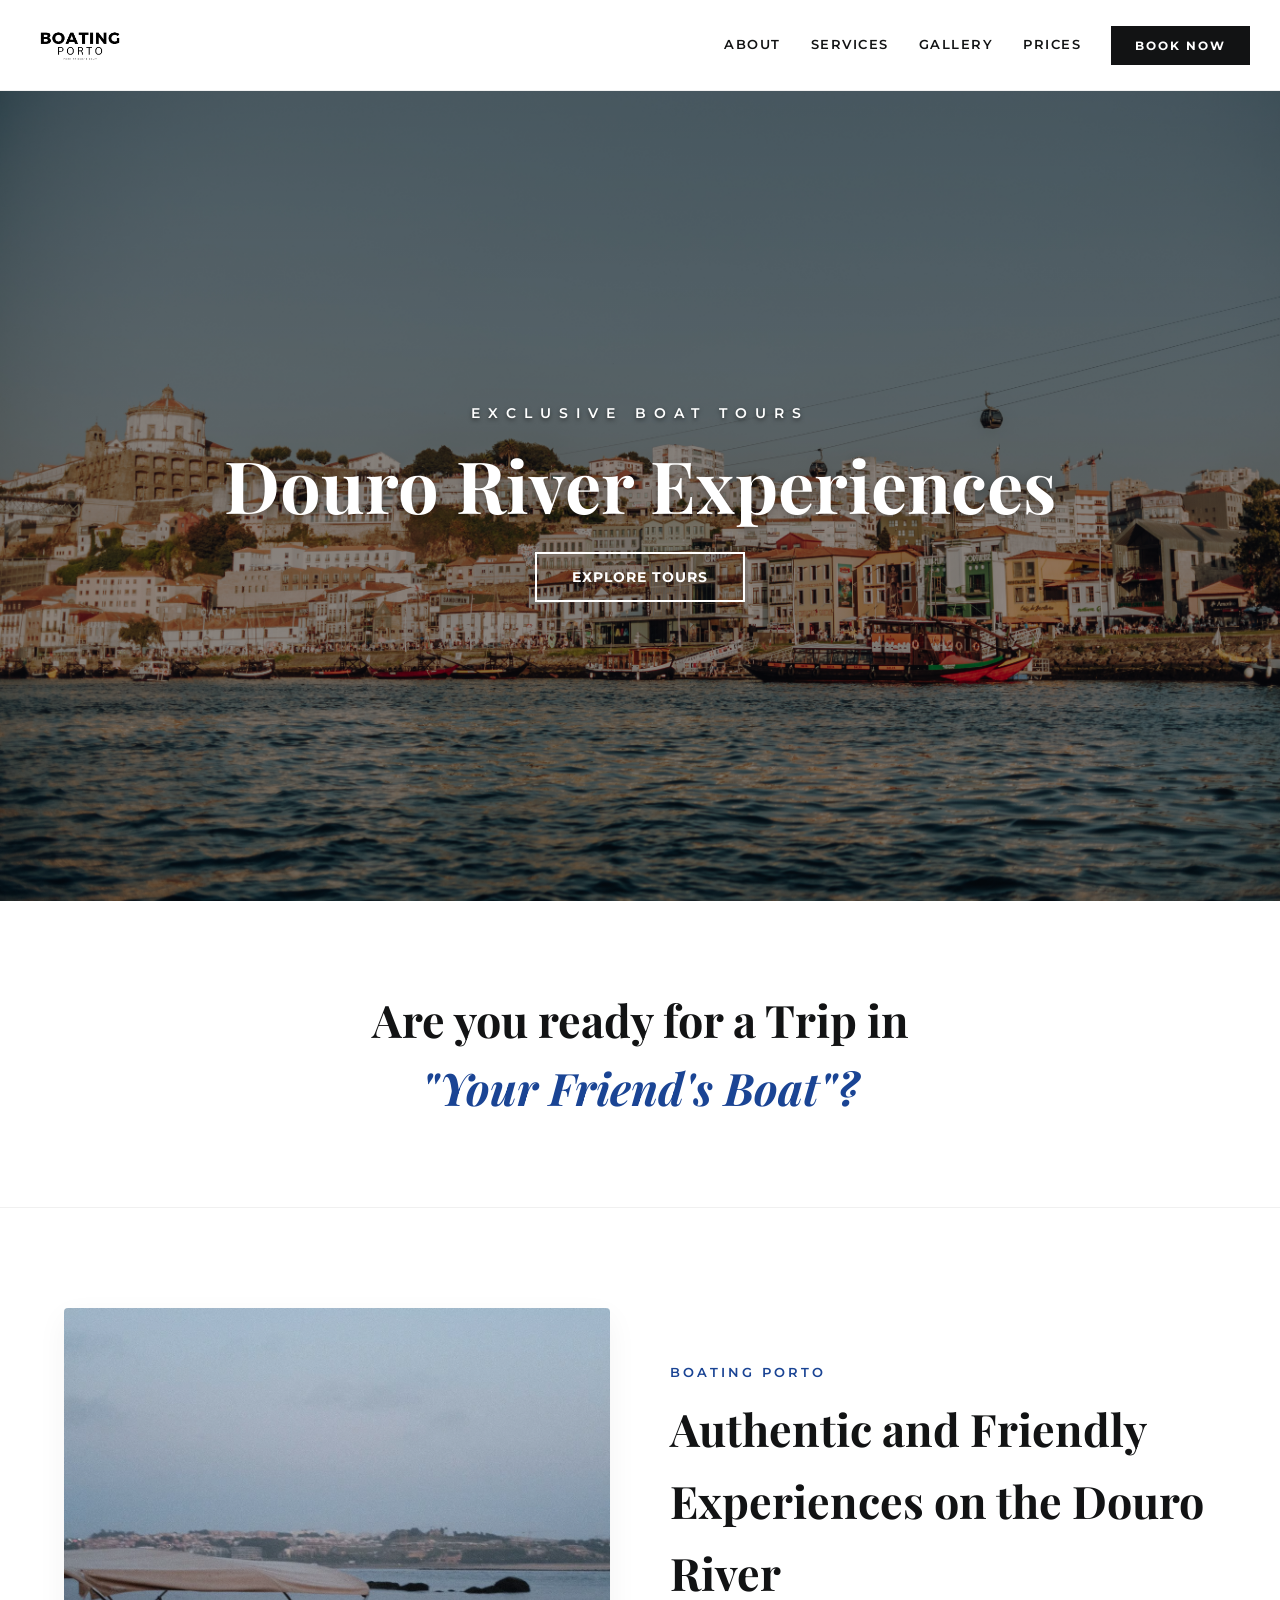
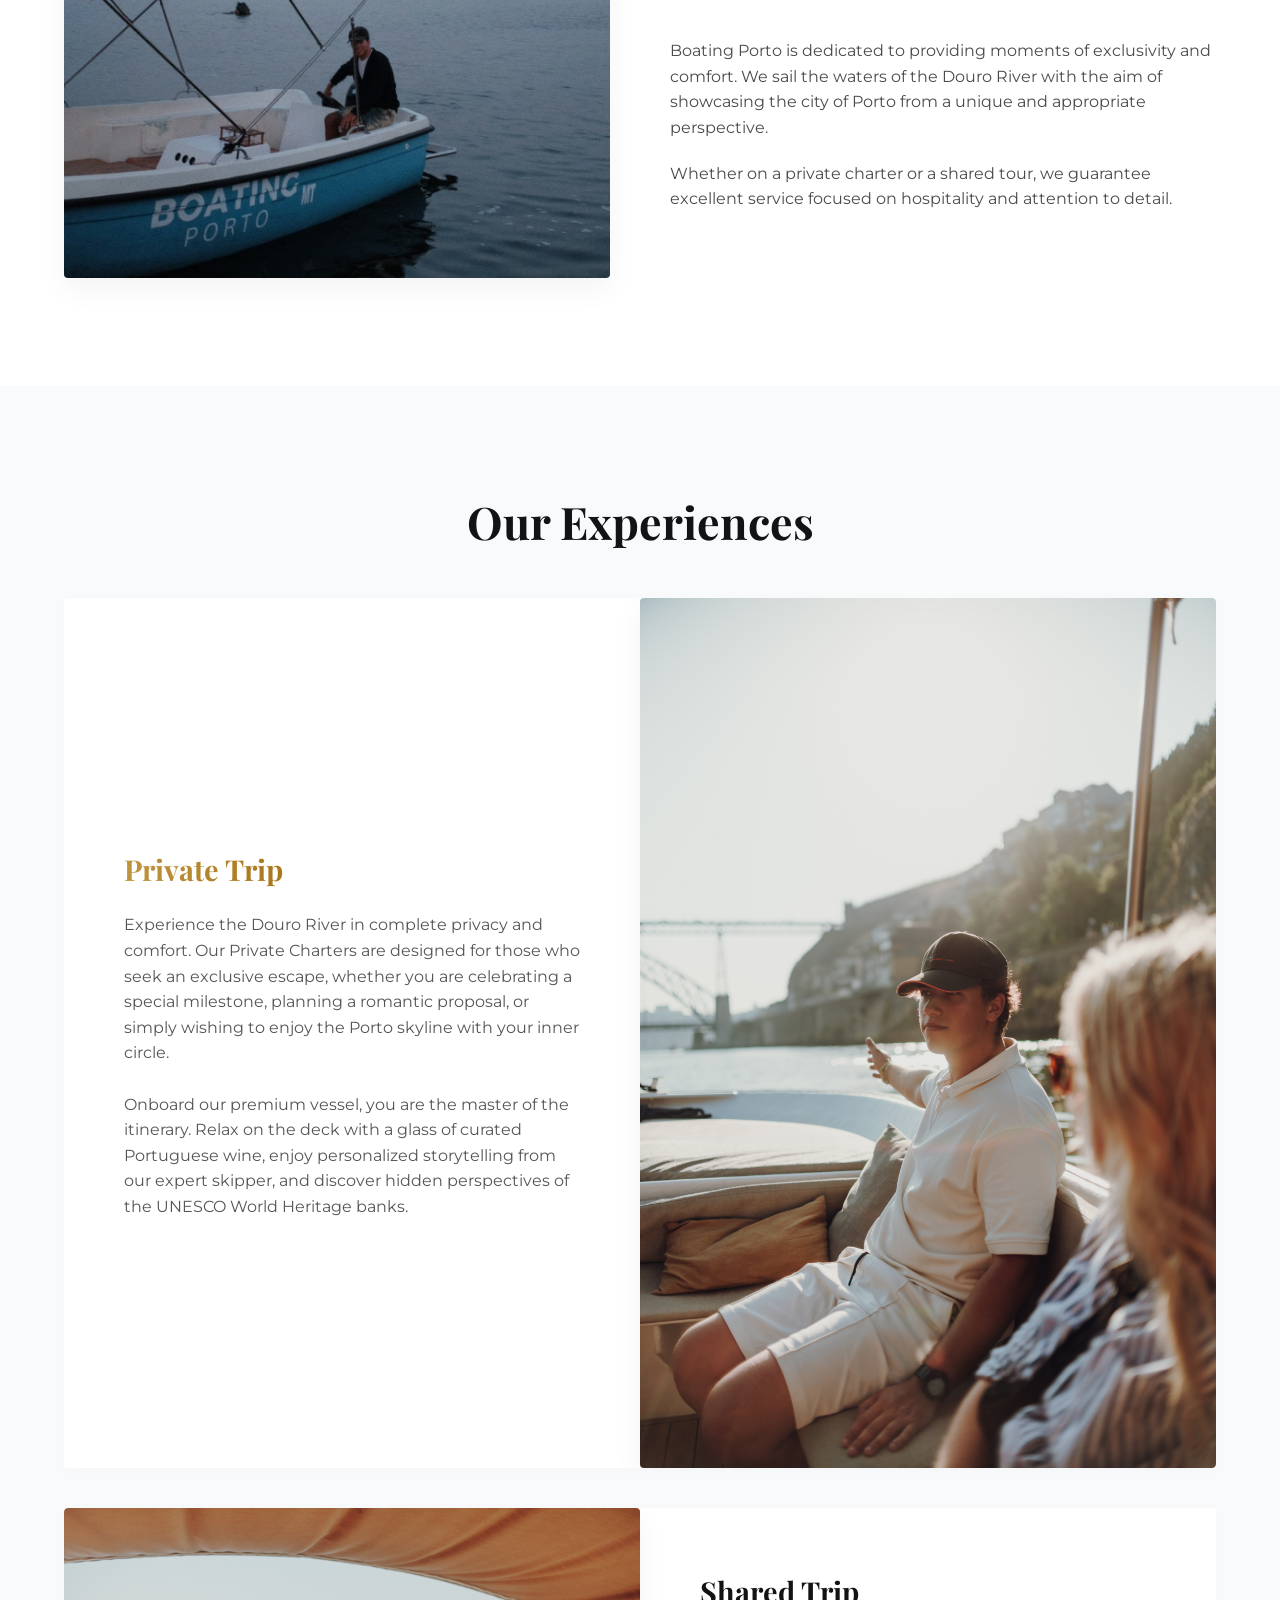
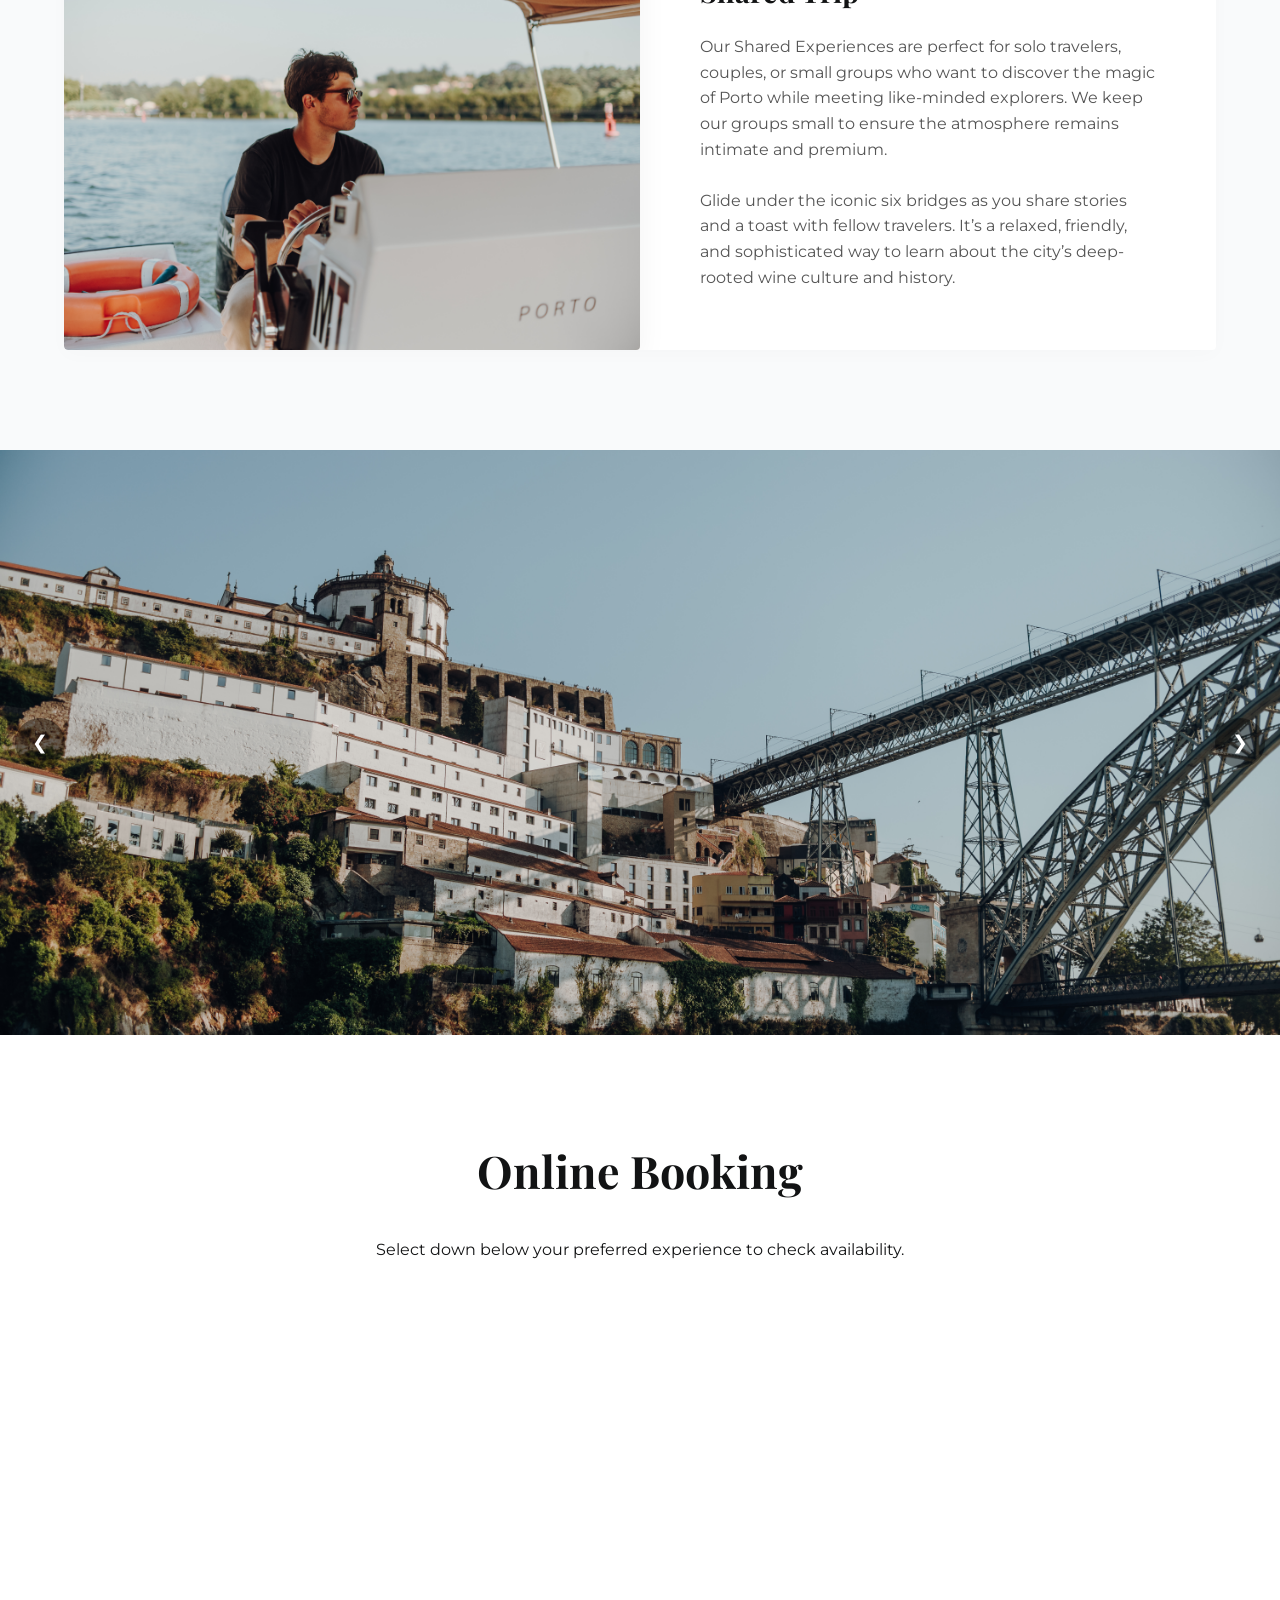
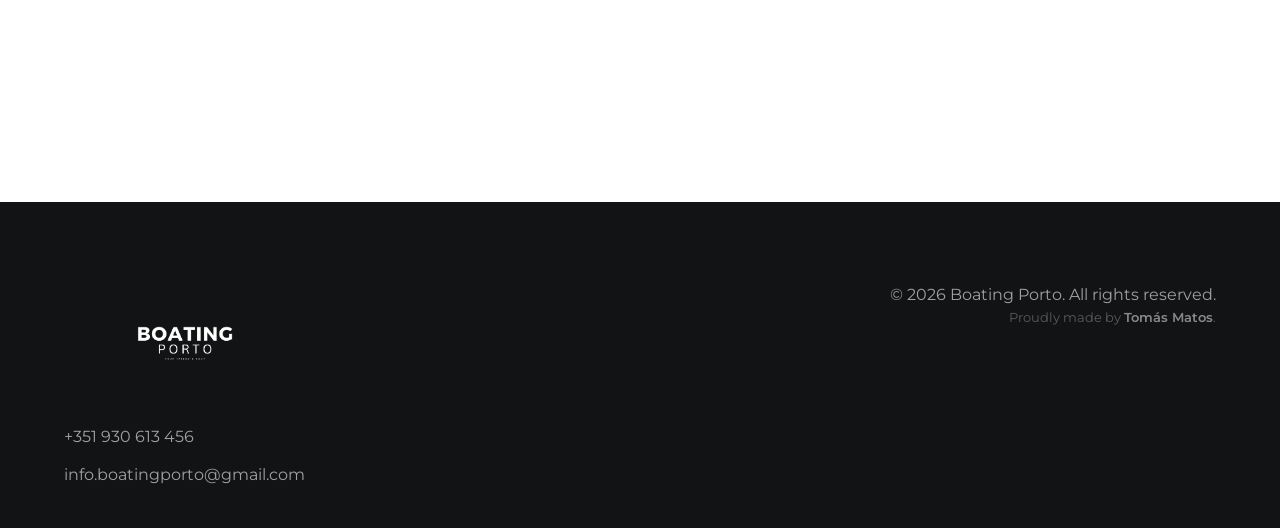
==== commit 6244fdad: "typo" ====
--- a/index.html
+++ b/index.html
@@ -13,7 +13,7 @@
   <link
     href="https://fonts.googleapis.com/css2?family=Montserrat:wght@300;400;600;700&family=Playfair+Display:ital,wght@0,700;0,900;1,700&display=swap"
     rel="stylesheet" />
-  <link rel="stylesheet" href="style.css" />
+  <link rel="stylesheet" href="style.css"/>
 </head>
 
 <body>
@@ -33,9 +33,12 @@
         <script type="text/javascript"
           src="https://widgets.bokun.io/assets/javascripts/apps/build/BokunWidgetsLoader.js?bookingChannelUUID=ec400deb-618d-42d8-a310-ed71218bfeed"
           async></script>
-        <button class="bokunButton btn-modern-reserva" id="bokun_1dfa58c0_b277_4401_ba94_eec7e661d70e">
-          BOOK NOW
-        </button>
+        <a href="#reservas" style="text-decoration: none; display: inline-block;">
+          <button class="bokunButton btn-modern-reserva" id="bokun_1dfa58c0_b277_4401_ba94_eec7e661d70e">
+            BOOK NOW
+          </button>
+        </a>
+
       </nav>
       <button class="menu-toggle" aria-label="Toggle Navigation" aria-controls="main-navigation"
         aria-expanded="false">☰</button>
@@ -184,7 +187,7 @@
       <div class="footer-legal">
         <p class="copy">&copy; 2026 Boating Porto. All rights reserved.</p>
         <p style="opacity: 0.5; font-size: 0.8rem;">
-          Made proudly by <a class="author-footer" href="https://github.com/6kz/" target="_blank" rel="noopener">Tomás
+         Proudly made by <a class="author-footer" href="https://github.com/6kz/" target="_blank" rel="noopener">Tomás
             Matos</a>.
         </p>
       </div>
--- a/style.css
+++ b/style.css
@@ -12,6 +12,12 @@
     margin: 0;
     padding: 0;
     box-sizing: border-box;
+}
+
+/* Rede de segurança absoluta contra scroll horizontal */
+html, body {
+    width: 100%;
+    overflow-x: hidden;
 }
 
 html {
@@ -235,7 +241,7 @@
     box-shadow: 0 10px 30px rgba(0, 0, 0, 0.05);
 }
 
-/* Services Grid com efeito Ziguezague */
+/* Services Grid */
 .grid-services {
     display: grid;
     grid-template-columns: repeat(2, 1fr);
@@ -406,7 +412,6 @@
         grid-template-columns: 1fr;
     }
 
-    /* Inverte a ordem no mobile para a segunda experiência manter texto antes/depois coeso */
     .image-left {
         display: flex;
         flex-direction: column-reverse;
@@ -422,26 +427,23 @@
 }
 
 @media (max-width: 768px) {
-    @media (max-width: 768px) {
-        .desktop-nav {
-            display: none;
-            flex-direction: column;
-            position: absolute;
-            top: 10vh;
-            left: 0;
-            width: 100%;
-            background: var(--color-white);
-            padding: 40px 20px;
-            border-bottom: 2px solid var(--color-primary);
-            box-shadow: 0 10px 20px rgba(0, 0, 0, 0.1);
-            z-index: 999;
-        }
-
-        .desktop-nav.mobile-active {
-            display: flex;
-        }
-    }
-
+    .desktop-nav {
+        display: none;
+        flex-direction: column;
+        position: absolute;
+        top: 10vh;
+        left: 0;
+        width: 100%;
+        background: var(--color-white);
+        padding: 40px 20px;
+        border-bottom: 2px solid var(--color-primary);
+        box-shadow: 0 10px 20px rgba(0, 0, 0, 0.1);
+        z-index: 999;
+    }
+
+    .desktop-nav.mobile-active {
+        display: flex;
+    }
 
     .desktop-nav .nav-link {
         margin: 15px 0;
